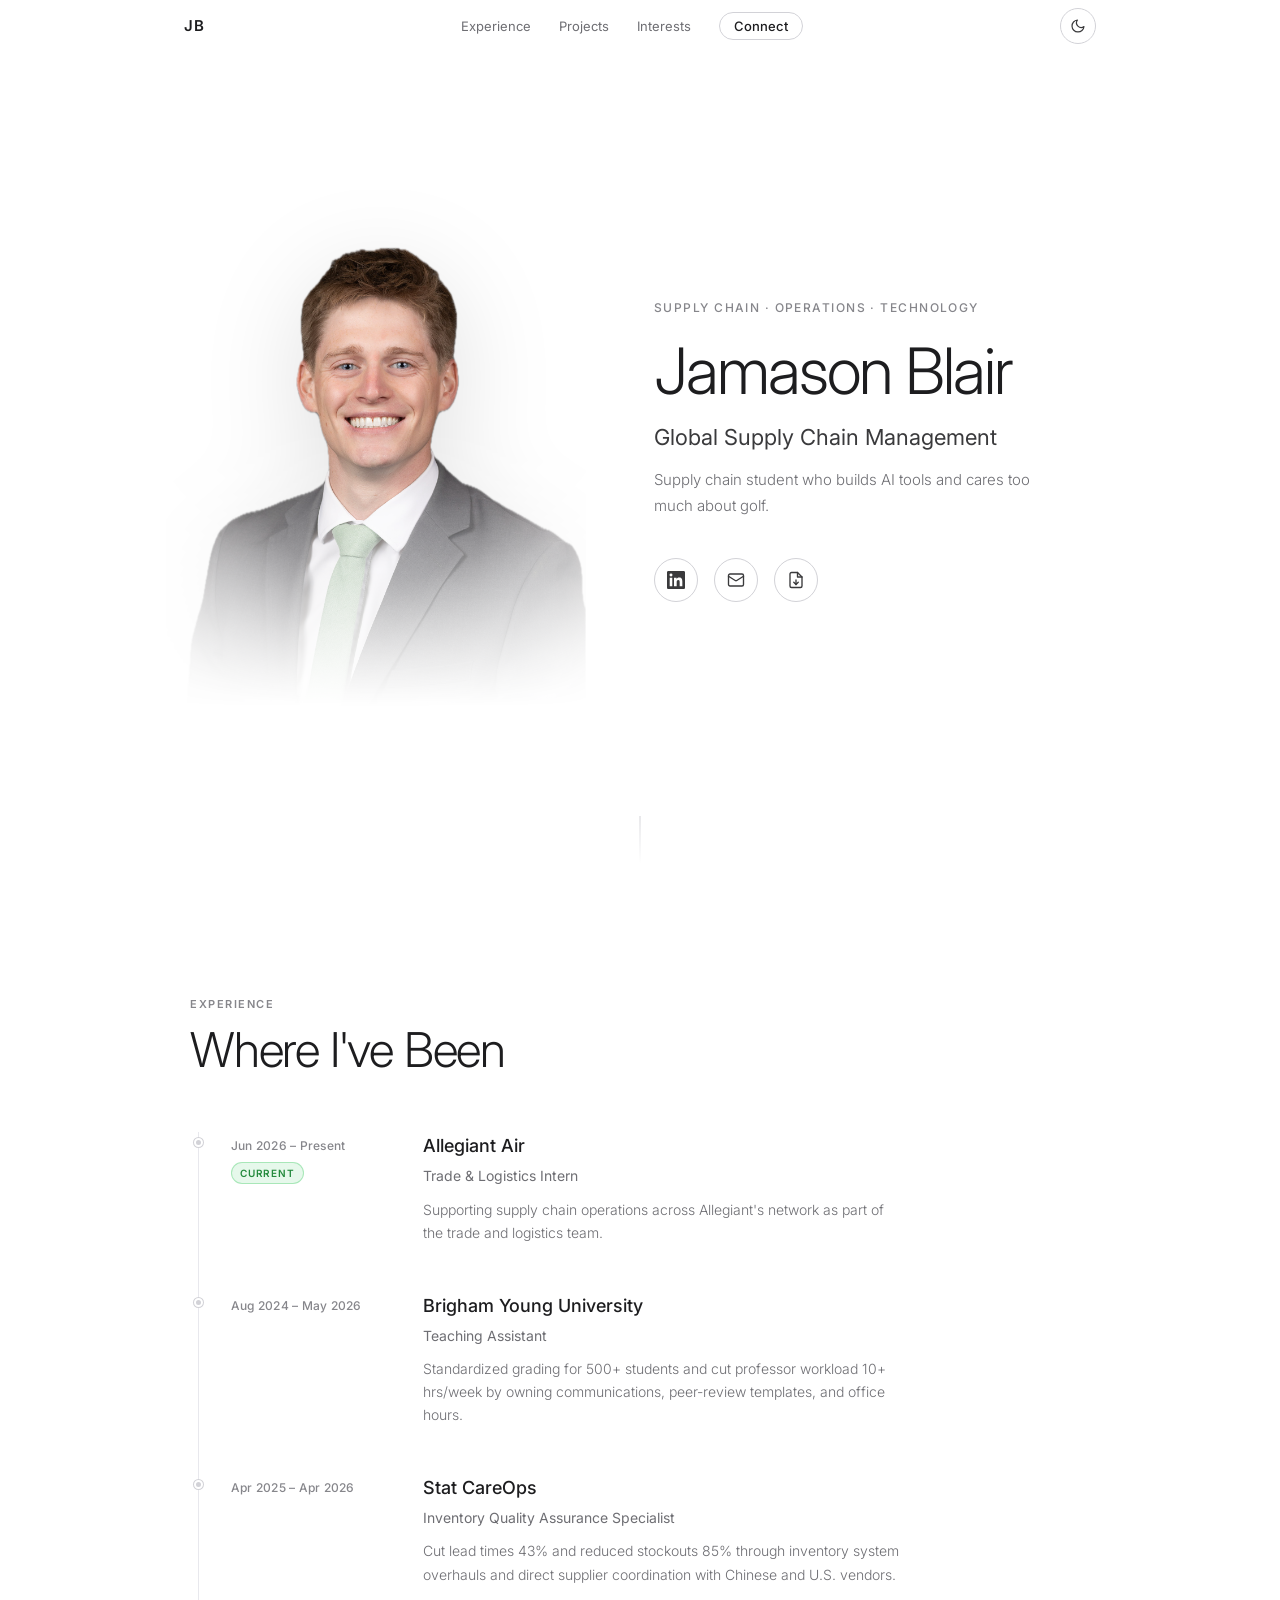
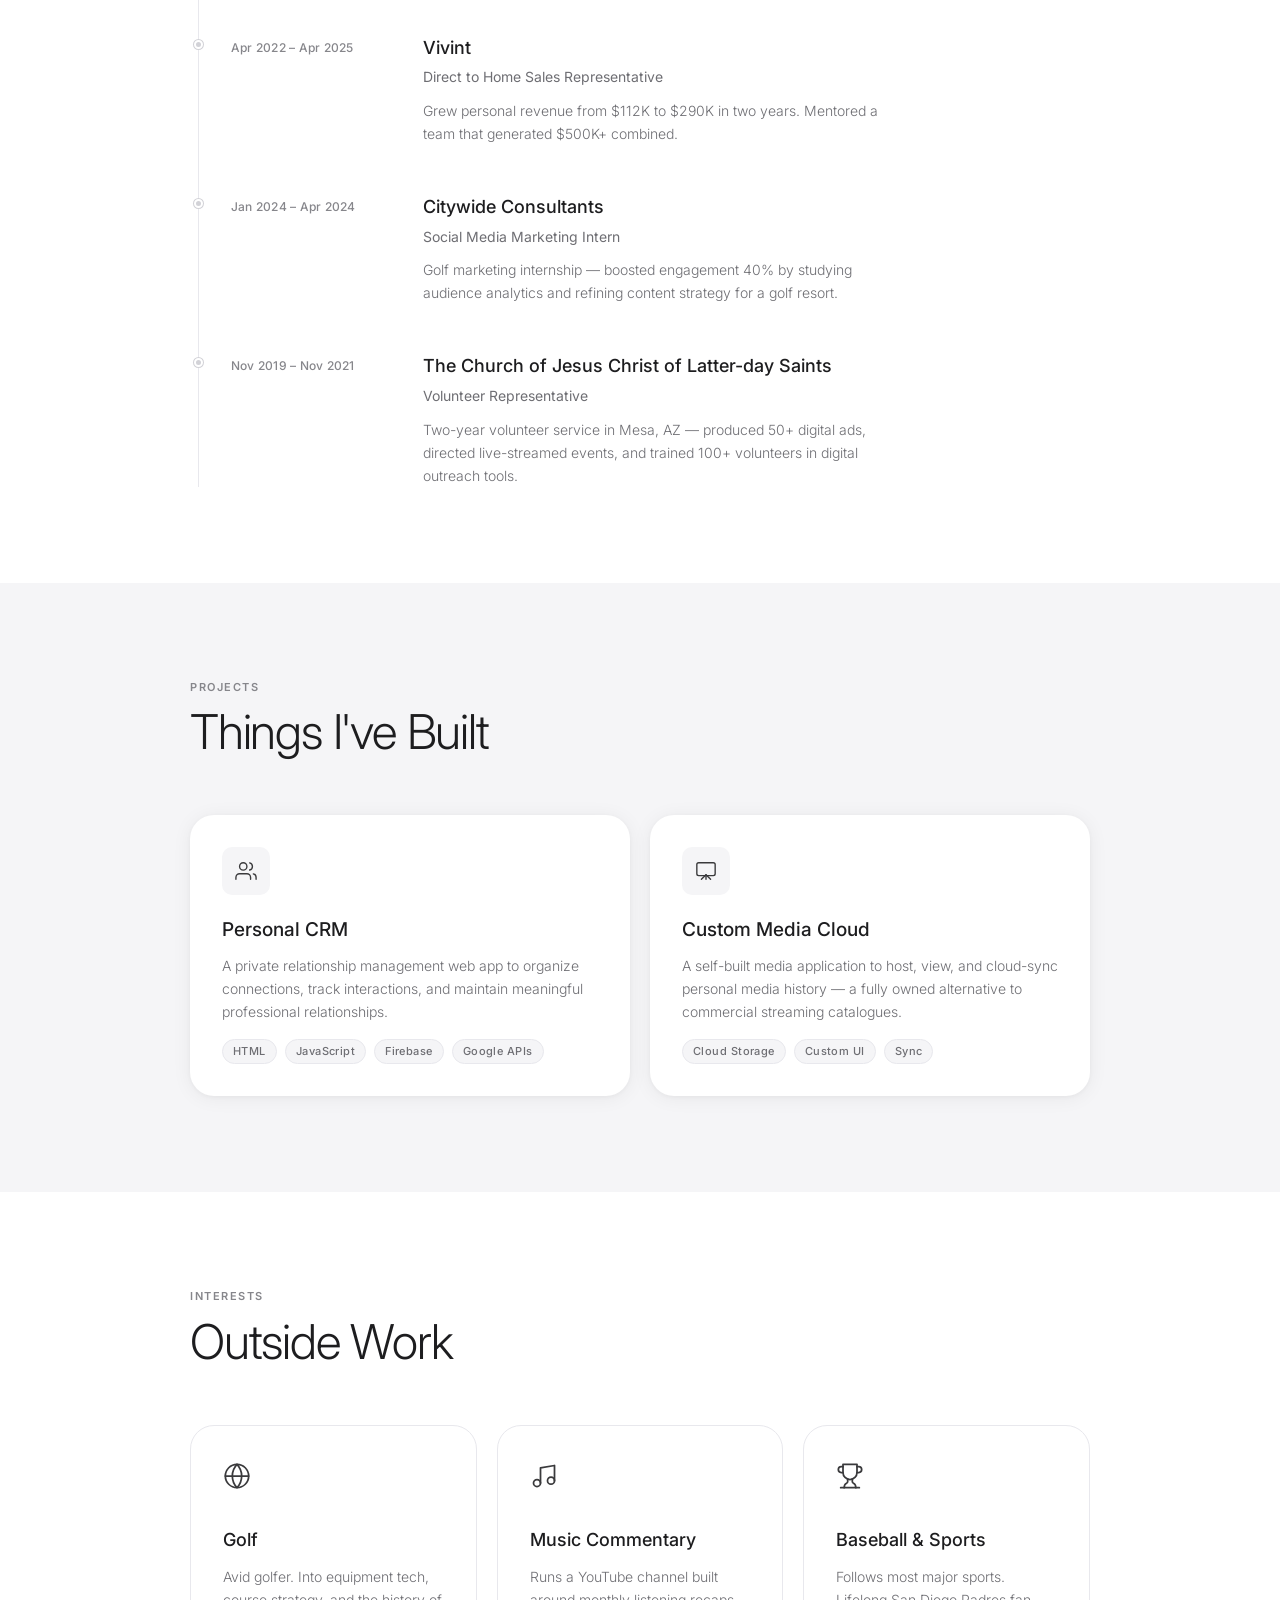
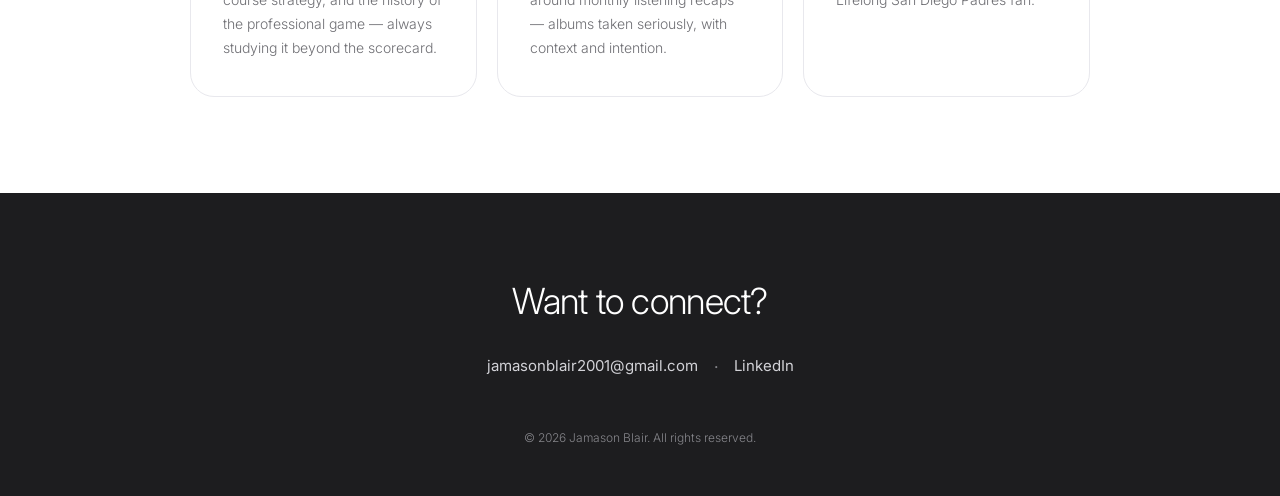
==== index.html @ baa4767f "Mark Allegiant internship as current (root site)" ====
<!DOCTYPE html>
<html lang="en" data-theme="light">
<head>
  <meta charset="UTF-8" />
  <meta name="viewport" content="width=device-width, initial-scale=1.0" />
  <meta name="description" content="Jamason Blair — Global Supply Chain Management. Supply chain student who builds AI tools and cares too much about golf." />
  <title>Jamason Blair</title>
  <meta name="theme-color" id="themeColor" content="#ffffff" />
  <link rel="preconnect" href="https://fonts.googleapis.com" />
  <link rel="preconnect" href="https://fonts.gstatic.com" crossorigin />
  <link href="https://fonts.googleapis.com/css2?family=Inter:wght@300;400;500;600&display=swap" rel="stylesheet" />
  <style>
    /* ─── Reset & Base ─────────────────────────────────────── */
    *, *::before, *::after { box-sizing: border-box; margin: 0; padding: 0; }

    :root,
    [data-theme="light"] {
      --bg:         #ffffff;
      --bg-alt:     #f5f5f7;
      --border:     #e8e8ed;
      --border-mid: #d2d2d7;
      --muted:      #86868b;
      --ink-light:  #6e6e73;
      --ink:        #3a3a3c;
      --ink-dark:   #1d1d1f;
      --footer-bg:  #1d1d1f;
      --footer-fg:  #ffffff;
      --nav-bg:     rgba(255,255,255,0.82);
      --shadow-card: 0 2px 20px rgba(0,0,0,0.06), 0 1px 4px rgba(0,0,0,0.04);
      --shadow-card-hover: 0 8px 40px rgba(0,0,0,0.10), 0 2px 8px rgba(0,0,0,0.06);
    }

    [data-theme="dark"] {
      --bg:         #000000;
      --bg-alt:     #111111;
      --border:     #2a2a2a;
      --border-mid: #3a3a3a;
      --muted:      #636366;
      --ink-light:  #8e8e93;
      --ink:        #aeaeb2;
      --ink-dark:   #f5f5f7;
      --footer-bg:  #111111;
      --footer-fg:  #f5f5f7;
      --nav-bg:     rgba(0,0,0,0.82);
      --shadow-card: 0 2px 20px rgba(0,0,0,0.40), 0 1px 4px rgba(0,0,0,0.30);
      --shadow-card-hover: 0 8px 40px rgba(0,0,0,0.60), 0 2px 8px rgba(0,0,0,0.40);
    }

    :root {
      --font: 'Inter', -apple-system, BlinkMacSystemFont, 'Segoe UI', sans-serif;
      --radius-sm: 10px;
      --radius-md: 16px;
      --radius-lg: 24px;
      --transition: 0.3s cubic-bezier(0.4, 0, 0.2, 1);
    }

    html {
      scroll-behavior: smooth;
      -webkit-font-smoothing: antialiased;
      -moz-osx-font-smoothing: grayscale;
    }

    body {
      font-family: var(--font);
      background: var(--bg);
      color: var(--ink-dark);
      line-height: 1.6;
      overflow-x: hidden;
      transition: background var(--transition), color var(--transition);
    }

    a { color: inherit; text-decoration: none; }
    svg { display: block; }

    /* ─── Scroll Animations ─────────────────────────────────── */
    .fade-up {
      opacity: 0;
      transform: translateY(24px);
      transition: opacity 0.6s var(--transition), transform 0.6s var(--transition);
    }
    .fade-up.visible {
      opacity: 1;
      transform: translateY(0);
    }

    /* ─── Nav ───────────────────────────────────────────────── */
    .nav {
      position: fixed;
      top: 0; left: 0; right: 0;
      z-index: 100;
      background: var(--nav-bg);
      backdrop-filter: saturate(180%) blur(20px);
      -webkit-backdrop-filter: saturate(180%) blur(20px);
      border-bottom: 1px solid var(--border);
      transition: background var(--transition), border-color var(--transition);
    }

    .nav-inner {
      max-width: 960px;
      margin: 0 auto;
      padding: 0 24px;
      height: 52px;
      display: flex;
      align-items: center;
      justify-content: space-between;
      gap: 16px;
    }

    .nav-name {
      font-size: 15px;
      font-weight: 600;
      letter-spacing: 0.04em;
      color: var(--ink-dark);
    }

    .nav-links {
      list-style: none;
      display: flex;
      gap: 28px;
      align-items: center;
    }

    .nav-links a {
      font-size: 13px;
      font-weight: 400;
      color: var(--ink-light);
      transition: color var(--transition);
    }
    .nav-links a:hover { color: var(--ink-dark); }

    .nav-links .nav-cta {
      font-weight: 500;
      color: var(--ink-dark);
      border: 1px solid var(--border-mid);
      border-radius: 20px;
      padding: 5px 14px;
      transition: background var(--transition), color var(--transition), border-color var(--transition);
    }
    .nav-links .nav-cta:hover {
      background: var(--ink-dark);
      color: var(--bg);
      border-color: var(--ink-dark);
    }

    /* ─── Theme Toggle ──────────────────────────────────────── */
    .theme-toggle {
      flex-shrink: 0;
      width: 36px;
      height: 36px;
      border-radius: 50%;
      border: 1px solid var(--border-mid);
      background: transparent;
      color: var(--ink);
      cursor: pointer;
      display: flex;
      align-items: center;
      justify-content: center;
      transition: background var(--transition), color var(--transition), border-color var(--transition), transform var(--transition);
    }
    .theme-toggle:hover {
      background: var(--ink-dark);
      color: var(--bg);
      border-color: var(--ink-dark);
      transform: rotate(15deg);
    }
    .theme-toggle svg { width: 16px; height: 16px; }

    [data-theme="light"] .icon-sun  { display: none; }
    [data-theme="light"] .icon-moon { display: block; }
    [data-theme="dark"]  .icon-moon { display: none; }
    [data-theme="dark"]  .icon-sun  { display: block; }

    /* ─── Hero ──────────────────────────────────────────────── */
    .hero {
      min-height: 100svh;
      display: grid;
      grid-template-columns: 1fr 1fr;
      align-items: center;
      padding: 80px 60px 80px 48px;
      background: var(--bg);
      position: relative;
      max-width: 1100px;
      margin: 0 auto;
      gap: 40px;
    }

    .hero-image {
      display: flex;
      align-items: flex-end;
      justify-content: center;
      height: 100%;
      min-height: 500px;
      position: relative;
    }

    .hero-image::before {
      content: '';
      position: absolute;
      top: 50%;
      left: 50%;
      transform: translate(-50%, -50%);
      width: 85%;
      height: 75%;
      background: radial-gradient(ellipse, rgba(255,255,255,0.07) 0%, transparent 70%);
      pointer-events: none;
      z-index: 0;
      transition: background var(--transition);
    }

    [data-theme="dark"] .hero-image::before {
      background: radial-gradient(ellipse, rgba(255,255,255,0.18) 0%, transparent 68%);
    }

    .hero-image img {
      position: relative;
      z-index: 1;
      width: 100%;
      max-width: 420px;
      height: auto;
      object-fit: contain;
      object-position: bottom center;
      filter: drop-shadow(0 24px 48px rgba(0,0,0,0.12));
      mask-image: linear-gradient(to bottom, black 38%, transparent 82%), radial-gradient(ellipse 88% 95% at 50% 20%, black 45%, transparent 88%);
      -webkit-mask-image: linear-gradient(to bottom, black 38%, transparent 82%), radial-gradient(ellipse 88% 95% at 50% 20%, black 45%, transparent 88%);
      mask-composite: intersect;
      -webkit-mask-composite: source-in;
    }

    .hero-inner {
      display: flex;
      flex-direction: column;
      align-items: flex-start;
      text-align: left;
    }

    .hero-eyebrow {
      font-size: 12px;
      font-weight: 500;
      letter-spacing: 0.12em;
      text-transform: uppercase;
      color: var(--muted);
      margin-bottom: 20px;
    }

    .hero-name {
      font-size: clamp(40px, 5vw, 72px);
      font-weight: 300;
      letter-spacing: -0.03em;
      color: var(--ink-dark);
      line-height: 1.05;
      margin-bottom: 16px;
    }

    .hero-tagline {
      font-size: clamp(16px, 2vw, 22px);
      font-weight: 400;
      color: var(--ink);
      margin-bottom: 12px;
    }

    .hero-sub {
      font-size: 15px;
      font-weight: 300;
      color: var(--ink-light);
      max-width: 400px;
      margin-bottom: 40px;
      line-height: 1.7;
    }

    .hero-actions {
      display: flex;
      gap: 16px;
      align-items: center;
      position: relative;
    }

    .icon-link {
      position: relative;
      width: 44px;
      height: 44px;
      border-radius: 50%;
      border: 1px solid var(--border-mid);
      display: flex;
      align-items: center;
      justify-content: center;
      color: var(--ink);
      transition: background var(--transition), color var(--transition), border-color var(--transition), transform var(--transition);
    }
    .icon-link svg { width: 18px; height: 18px; }
    .icon-link:hover {
      background: var(--ink-dark);
      color: var(--bg);
      border-color: var(--ink-dark);
      transform: translateY(-2px);
    }

    .icon-label {
      position: absolute;
      top: calc(100% + 8px);
      left: 50%;
      transform: translateX(-50%);
      font-size: 11px;
      font-weight: 400;
      color: var(--ink-light);
      white-space: nowrap;
      opacity: 0;
      pointer-events: none;
      transition: opacity 0.2s ease;
    }
    .icon-link:hover .icon-label { opacity: 1; }

    .hero-scroll-hint {
      position: absolute;
      bottom: 36px;
      left: 50%;
      transform: translateX(-50%);
    }
    .hero-scroll-hint span {
      display: block;
      width: 1px;
      height: 48px;
      background: linear-gradient(to bottom, var(--border-mid), transparent);
      animation: scrollPulse 2s ease-in-out infinite;
    }
    @keyframes scrollPulse {
      0%, 100% { opacity: 0.3; transform: scaleY(1); }
      50% { opacity: 1; transform: scaleY(1.2); }
    }

    /* ─── Sections ──────────────────────────────────────────── */
    .section {
      padding: 96px 24px;
      background: var(--bg);
    }
    .section-alt { background: var(--bg-alt); }

    .section-inner {
      max-width: 900px;
      margin: 0 auto;
    }

    .section-header { margin-bottom: 56px; }

    .section-label {
      font-size: 11px;
      font-weight: 600;
      letter-spacing: 0.14em;
      text-transform: uppercase;
      color: var(--muted);
      margin-bottom: 10px;
    }

    .section-title {
      font-size: clamp(32px, 5vw, 48px);
      font-weight: 300;
      letter-spacing: -0.025em;
      color: var(--ink-dark);
      line-height: 1.1;
    }

    /* ─── Timeline ──────────────────────────────────────────── */
    .timeline {
      display: flex;
      flex-direction: column;
      border-left: 1px solid var(--border);
      padding-left: 32px;
      margin-left: 8px;
    }

    .timeline-item {
      position: relative;
      padding-bottom: 48px;
      display: grid;
      grid-template-columns: 160px 1fr;
      gap: 0 32px;
    }
    .timeline-item:last-child { padding-bottom: 0; }

    .timeline-item::before {
      content: '';
      position: absolute;
      left: -37px;
      top: 6px;
      width: 9px;
      height: 9px;
      border-radius: 50%;
      background: var(--border-mid);
      border: 2px solid var(--bg);
      box-shadow: 0 0 0 1px var(--border-mid);
    }

    .timeline-meta {
      padding-top: 4px;
      display: flex;
      flex-direction: column;
      gap: 6px;
    }

    .timeline-date {
      font-size: 12px;
      font-weight: 500;
      color: var(--muted);
      letter-spacing: 0.02em;
    }

    .timeline-status {
      display: inline-block;
      font-size: 10px;
      font-weight: 600;
      letter-spacing: 0.08em;
      text-transform: uppercase;
      padding: 2px 8px;
      border-radius: 20px;
      width: fit-content;
    }
    .timeline-status.upcoming {
      background: var(--bg-alt);
      color: var(--ink);
      border: 1px solid var(--border-mid);
    }
    .timeline-status.current {
      background: rgba(52, 199, 89, 0.12);
      color: #248a3d;
      border: 1px solid rgba(52, 199, 89, 0.35);
    }

    .timeline-company {
      font-size: 18px;
      font-weight: 500;
      color: var(--ink-dark);
      margin-bottom: 4px;
    }

    .timeline-role {
      font-size: 14px;
      font-weight: 400;
      color: var(--ink-light);
      margin-bottom: 10px;
    }

    .timeline-desc {
      font-size: 14px;
      font-weight: 300;
      color: var(--ink-light);
      line-height: 1.65;
      max-width: 480px;
    }

    /* ─── Projects ──────────────────────────────────────────── */
    .projects-grid {
      display: grid;
      grid-template-columns: repeat(auto-fit, minmax(320px, 1fr));
      gap: 20px;
    }

    .project-card {
      background: var(--bg);
      border-radius: var(--radius-lg);
      padding: 32px;
      box-shadow: var(--shadow-card);
      transition: transform var(--transition), box-shadow var(--transition);
      display: flex;
      flex-direction: column;
      gap: 20px;
    }
    .project-card:hover {
      transform: translateY(-4px);
      box-shadow: var(--shadow-card-hover);
    }

    .project-icon {
      width: 48px;
      height: 48px;
      background: var(--bg-alt);
      border-radius: var(--radius-sm);
      display: flex;
      align-items: center;
      justify-content: center;
      color: var(--ink);
    }
    .project-icon svg { width: 22px; height: 22px; }

    .project-title {
      font-size: 19px;
      font-weight: 500;
      color: var(--ink-dark);
      margin-bottom: 8px;
    }

    .project-desc {
      font-size: 14px;
      font-weight: 300;
      color: var(--ink-light);
      line-height: 1.65;
      margin-bottom: 16px;
    }

    .project-tags {
      display: flex;
      flex-wrap: wrap;
      gap: 8px;
      margin-top: auto;
    }
    .project-tags span {
      font-size: 11px;
      font-weight: 500;
      letter-spacing: 0.04em;
      color: var(--ink-light);
      background: var(--bg-alt);
      border: 1px solid var(--border);
      border-radius: 20px;
      padding: 3px 10px;
    }

    /* ─── Interests ─────────────────────────────────────────── */
    .interests-grid {
      display: grid;
      grid-template-columns: repeat(auto-fit, minmax(280px, 1fr));
      gap: 20px;
    }

    .interest-card {
      padding: 36px 32px;
      border: 1px solid var(--border);
      border-radius: var(--radius-lg);
      transition: border-color var(--transition), transform var(--transition);
    }
    .interest-card:hover {
      border-color: var(--muted);
      transform: translateY(-3px);
    }

    .interest-icon {
      width: 44px;
      height: 44px;
      color: var(--ink);
      margin-bottom: 20px;
    }
    .interest-icon svg { width: 28px; height: 28px; }

    .interest-title {
      font-size: 18px;
      font-weight: 500;
      color: var(--ink-dark);
      margin-bottom: 10px;
    }

    .interest-desc {
      font-size: 14px;
      font-weight: 300;
      color: var(--ink-light);
      line-height: 1.7;
    }

    /* ─── Footer ────────────────────────────────────────────── */
    .footer {
      background: var(--footer-bg);
      color: var(--footer-fg);
      padding: 80px 24px 48px;
      text-align: center;
      transition: background var(--transition), color var(--transition);
    }

    .footer-inner { max-width: 600px; margin: 0 auto; }

    .footer-cta {
      font-size: clamp(26px, 4vw, 36px);
      font-weight: 300;
      letter-spacing: -0.02em;
      margin-bottom: 24px;
    }

    .footer-links {
      display: flex;
      align-items: center;
      justify-content: center;
      gap: 16px;
      margin-bottom: 48px;
      flex-wrap: wrap;
    }

    .footer-links a {
      font-size: 15px;
      font-weight: 400;
      color: var(--border-mid);
      border-bottom: 1px solid transparent;
      padding-bottom: 1px;
      transition: color var(--transition), border-color var(--transition);
    }
    .footer-links a:hover {
      color: var(--footer-fg);
      border-color: var(--muted);
    }

    .footer-divider { color: var(--muted); }

    .footer-copy {
      font-size: 12px;
      color: var(--muted);
      font-weight: 300;
    }

    /* ─── Responsive ────────────────────────────────────────── */
    @media (max-width: 768px) {
      .hero {
        grid-template-columns: 1fr;
        padding: 88px 24px 60px;
        text-align: center;
        gap: 0;
      }
      .hero-image {
        min-height: 320px;
        align-items: center;
      }
      .hero-image img { max-width: 260px; }
      .hero-inner { align-items: center; text-align: center; }
      .hero-sub { margin-left: auto; margin-right: auto; }
      .hero-actions { justify-content: center; }
      .hero-scroll-hint { display: none; }
    }

    @media (max-width: 680px) {
      .nav-links { display: none; }
      .section { padding: 72px 20px; }
      .timeline { padding-left: 20px; margin-left: 4px; }
      .timeline-item { grid-template-columns: 1fr; gap: 6px; }
      .timeline-item::before { left: -25px; }
      .timeline-meta { flex-direction: row; align-items: center; gap: 10px; }
      .projects-grid, .interests-grid { grid-template-columns: 1fr; }
    }
  </style>
</head>
<body>

  <!-- NAV -->
  <nav class="nav" id="nav">
    <div class="nav-inner">
      <span class="nav-name">JB</span>
      <ul class="nav-links">
        <li><a href="#impact">Experience</a></li>
        <li><a href="#builder">Projects</a></li>
        <li><a href="#human">Interests</a></li>
        <li><a href="#footer" class="nav-cta">Connect</a></li>
      </ul>
      <button class="theme-toggle" id="themeToggle" aria-label="Toggle dark mode">
        <svg class="icon-sun" xmlns="http://www.w3.org/2000/svg" viewBox="0 0 24 24" fill="none" stroke="currentColor" stroke-width="1.8" stroke-linecap="round" stroke-linejoin="round"><circle cx="12" cy="12" r="4"/><path d="M12 2v2M12 20v2M4.93 4.93l1.41 1.41M17.66 17.66l1.41 1.41M2 12h2M20 12h2M4.93 19.07l1.41-1.41M17.66 6.34l1.41-1.41"/></svg>
        <svg class="icon-moon" xmlns="http://www.w3.org/2000/svg" viewBox="0 0 24 24" fill="none" stroke="currentColor" stroke-width="1.8" stroke-linecap="round" stroke-linejoin="round"><path d="M21 12.79A9 9 0 1 1 11.21 3 7 7 0 0 0 21 12.79z"/></svg>
      </button>
    </div>
  </nav>

  <!-- HERO -->
  <section class="hero" id="hero">
    <div class="hero-image fade-up">
      <img src="assets/headshot.png" alt="Jamason Blair" />
    </div>
    <div class="hero-inner fade-up">
      <p class="hero-eyebrow">Supply Chain · Operations · Technology</p>
      <h1 class="hero-name">Jamason Blair</h1>
      <p class="hero-tagline">Global Supply Chain Management</p>
      <p class="hero-sub">Supply chain student who builds AI tools and cares too much about golf.</p>
      <div class="hero-actions">
        <a href="https://linkedin.com/in/jamason-blair" target="_blank" rel="noopener" class="icon-link" aria-label="LinkedIn">
          <svg xmlns="http://www.w3.org/2000/svg" viewBox="0 0 24 24" fill="currentColor"><path d="M20.447 20.452H16.89v-5.569c0-1.328-.027-3.037-1.852-3.037-1.853 0-2.136 1.445-2.136 2.939v5.667H9.351V9h3.414v1.561h.046c.477-.9 1.637-1.85 3.37-1.85 3.601 0 4.267 2.37 4.267 5.455v6.286zM5.337 7.433a1.983 1.983 0 01-1.98-1.981 1.982 1.982 0 111.981 1.981zm1.71 13.019H3.623V9h3.424v11.452zM22.225 0H1.771C.792 0 0 .774 0 1.729v20.542C0 23.227.792 24 1.771 24h20.451C23.2 24 24 23.227 24 22.271V1.729C24 .774 23.2 0 22.222 0h.003z"/></svg>
          <span class="icon-label">LinkedIn</span>
        </a>
        <a href="mailto:jamasonblair2001@gmail.com" class="icon-link" aria-label="Email">
          <svg xmlns="http://www.w3.org/2000/svg" viewBox="0 0 24 24" fill="none" stroke="currentColor" stroke-width="1.8" stroke-linecap="round" stroke-linejoin="round"><rect width="20" height="16" x="2" y="4" rx="2"/><path d="m22 7-8.97 5.7a1.94 1.94 0 0 1-2.06 0L2 7"/></svg>
          <span class="icon-label">Email</span>
        </a>
        <a href="Resume.pdf" download class="icon-link" aria-label="Download Resume">
          <svg xmlns="http://www.w3.org/2000/svg" viewBox="0 0 24 24" fill="none" stroke="currentColor" stroke-width="1.8" stroke-linecap="round" stroke-linejoin="round"><path d="M14 2H6a2 2 0 0 0-2 2v16a2 2 0 0 0 2 2h12a2 2 0 0 0 2-2V8z"/><polyline points="14 2 14 8 20 8"/><line x1="12" y1="18" x2="12" y2="12"/><polyline points="9 15 12 18 15 15"/></svg>
          <span class="icon-label">Resume</span>
        </a>
      </div>
    </div>
    <div class="hero-scroll-hint" aria-hidden="true">
      <span></span>
    </div>
  </section>

  <!-- IMPACT / EXPERIENCE -->
  <section class="section" id="impact">
    <div class="section-inner">
      <div class="section-header fade-up">
        <p class="section-label">Experience</p>
        <h2 class="section-title">Where I've Been</h2>
      </div>
      <div class="timeline">

        <div class="timeline-item fade-up">
          <div class="timeline-meta">
            <span class="timeline-date">Jun 2026 – Present</span>
            <span class="timeline-status current">Current</span>
          </div>
          <div class="timeline-content">
            <h3 class="timeline-company">Allegiant Air</h3>
            <p class="timeline-role">Trade &amp; Logistics Intern</p>
            <p class="timeline-desc">Supporting supply chain operations across Allegiant's network as part of the trade and logistics team.</p>
          </div>
        </div>

        <div class="timeline-item fade-up">
          <div class="timeline-meta">
            <span class="timeline-date">Aug 2024 – May 2026</span>
          </div>
          <div class="timeline-content">
            <h3 class="timeline-company">Brigham Young University</h3>
            <p class="timeline-role">Teaching Assistant</p>
            <p class="timeline-desc">Standardized grading for 500+ students and cut professor workload 10+ hrs/week by owning communications, peer-review templates, and office hours.</p>
          </div>
        </div>

        <div class="timeline-item fade-up">
          <div class="timeline-meta">
            <span class="timeline-date">Apr 2025 – Apr 2026</span>
          </div>
          <div class="timeline-content">
            <h3 class="timeline-company">Stat CareOps</h3>
            <p class="timeline-role">Inventory Quality Assurance Specialist</p>
            <p class="timeline-desc">Cut lead times 43% and reduced stockouts 85% through inventory system overhauls and direct supplier coordination with Chinese and U.S. vendors.</p>
          </div>
        </div>

        <div class="timeline-item fade-up">
          <div class="timeline-meta">
            <span class="timeline-date">Apr 2022 – Apr 2025</span>
          </div>
          <div class="timeline-content">
            <h3 class="timeline-company">Vivint</h3>
            <p class="timeline-role">Direct to Home Sales Representative</p>
            <p class="timeline-desc">Grew personal revenue from $112K to $290K in two years. Mentored a team that generated $500K+ combined.</p>
          </div>
        </div>

        <div class="timeline-item fade-up">
          <div class="timeline-meta">
            <span class="timeline-date">Jan 2024 – Apr 2024</span>
          </div>
          <div class="timeline-content">
            <h3 class="timeline-company">Citywide Consultants</h3>
            <p class="timeline-role">Social Media Marketing Intern</p>
            <p class="timeline-desc">Golf marketing internship — boosted engagement 40% by studying audience analytics and refining content strategy for a golf resort.</p>
          </div>
        </div>

        <div class="timeline-item fade-up">
          <div class="timeline-meta">
            <span class="timeline-date">Nov 2019 – Nov 2021</span>
          </div>
          <div class="timeline-content">
            <h3 class="timeline-company">The Church of Jesus Christ of Latter-day Saints</h3>
            <p class="timeline-role">Volunteer Representative</p>
            <p class="timeline-desc">Two-year volunteer service in Mesa, AZ — produced 50+ digital ads, directed live-streamed events, and trained 100+ volunteers in digital outreach tools.</p>
          </div>
        </div>

      </div>
    </div>
  </section>

  <!-- BUILDER / PROJECTS -->
  <section class="section section-alt" id="builder">
    <div class="section-inner">
      <div class="section-header fade-up">
        <p class="section-label">Projects</p>
        <h2 class="section-title">Things I've Built</h2>
      </div>
      <div class="projects-grid">

        <div class="project-card fade-up">
          <div class="project-icon" aria-hidden="true">
            <svg xmlns="http://www.w3.org/2000/svg" viewBox="0 0 24 24" fill="none" stroke="currentColor" stroke-width="1.5" stroke-linecap="round" stroke-linejoin="round"><path d="M17 21v-2a4 4 0 0 0-4-4H5a4 4 0 0 0-4 4v2"/><circle cx="9" cy="7" r="4"/><path d="M23 21v-2a4 4 0 0 0-3-3.87"/><path d="M16 3.13a4 4 0 0 1 0 7.75"/></svg>
          </div>
          <div class="project-body">
            <h3 class="project-title">Personal CRM</h3>
            <p class="project-desc">A private relationship management web app to organize connections, track interactions, and maintain meaningful professional relationships.</p>
            <div class="project-tags">
              <span>HTML</span><span>JavaScript</span><span>Firebase</span><span>Google APIs</span>
            </div>
          </div>
        </div>

        <div class="project-card fade-up">
          <div class="project-icon" aria-hidden="true">
            <svg xmlns="http://www.w3.org/2000/svg" viewBox="0 0 24 24" fill="none" stroke="currentColor" stroke-width="1.5" stroke-linecap="round" stroke-linejoin="round"><rect x="2" y="3" width="20" height="14" rx="2"/><path d="m7 21 5-5 5 5"/><path d="M12 16v5"/></svg>
          </div>
          <div class="project-body">
            <h3 class="project-title">Custom Media Cloud</h3>
            <p class="project-desc">A self-built media application to host, view, and cloud-sync personal media history — a fully owned alternative to commercial streaming catalogues.</p>
            <div class="project-tags">
              <span>Cloud Storage</span><span>Custom UI</span><span>Sync</span>
            </div>
          </div>
        </div>

      </div>
    </div>
  </section>

  <!-- HUMAN ELEMENT / INTERESTS -->
  <section class="section" id="human">
    <div class="section-inner">
      <div class="section-header fade-up">
        <p class="section-label">Interests</p>
        <h2 class="section-title">Outside Work</h2>
      </div>
      <div class="interests-grid">

        <div class="interest-card fade-up">
          <div class="interest-icon" aria-hidden="true">
            <svg xmlns="http://www.w3.org/2000/svg" viewBox="0 0 24 24" fill="none" stroke="currentColor" stroke-width="1.5" stroke-linecap="round" stroke-linejoin="round"><circle cx="12" cy="12" r="10"/><path d="M12 2a14.5 14.5 0 0 0 0 20 14.5 14.5 0 0 0 0-20"/><path d="M2 12h20"/></svg>
          </div>
          <h3 class="interest-title">Golf</h3>
          <p class="interest-desc">Avid golfer. Into equipment tech, course strategy, and the history of the professional game — always studying it beyond the scorecard.</p>
        </div>

        <div class="interest-card fade-up">
          <div class="interest-icon" aria-hidden="true">
            <svg xmlns="http://www.w3.org/2000/svg" viewBox="0 0 24 24" fill="none" stroke="currentColor" stroke-width="1.5" stroke-linecap="round" stroke-linejoin="round"><path d="M9 18V5l12-2v13"/><circle cx="6" cy="18" r="3"/><circle cx="18" cy="16" r="3"/></svg>
          </div>
          <h3 class="interest-title">Music Commentary</h3>
          <p class="interest-desc">Runs a YouTube channel built around monthly listening recaps — albums taken seriously, with context and intention.</p>
        </div>

        <div class="interest-card fade-up">
          <div class="interest-icon" aria-hidden="true">
            <svg xmlns="http://www.w3.org/2000/svg" viewBox="0 0 24 24" fill="none" stroke="currentColor" stroke-width="1.5" stroke-linecap="round" stroke-linejoin="round"><path d="M6 9H4.5a2.5 2.5 0 0 1 0-5H6"/><path d="M18 9h1.5a2.5 2.5 0 0 0 0-5H18"/><path d="M4 22h16"/><path d="M10 14.66V17c0 .55-.47.98-.97 1.21C7.85 18.75 7 20.24 7 22"/><path d="M14 14.66V17c0 .55.47.98.97 1.21C16.15 18.75 17 20.24 17 22"/><path d="M18 2H6v7a6 6 0 0 0 12 0V2z"/></svg>
          </div>
          <h3 class="interest-title">Baseball &amp; Sports</h3>
          <p class="interest-desc">Follows most major sports. Lifelong San Diego Padres fan.</p>
        </div>

      </div>
    </div>
  </section>

  <!-- FOOTER -->
  <footer class="footer" id="footer">
    <div class="footer-inner fade-up">
      <p class="footer-cta">Want to connect?</p>
      <div class="footer-links">
        <a href="mailto:jamasonblair2001@gmail.com">jamasonblair2001@gmail.com</a>
        <span class="footer-divider" aria-hidden="true">·</span>
        <a href="https://linkedin.com/in/jamason-blair" target="_blank" rel="noopener">LinkedIn</a>
      </div>
      <p class="footer-copy">&copy; <span id="year"></span> Jamason Blair. All rights reserved.</p>
    </div>
  </footer>

  <script>
    document.getElementById('year').textContent = new Date().getFullYear();

    // Theme toggle
    const html = document.documentElement;
    const themeToggle = document.getElementById('themeToggle');
    const themeColor = document.getElementById('themeColor');
    const savedTheme = localStorage.getItem('theme');
    const prefersDark = window.matchMedia('(prefers-color-scheme: dark)').matches;
    const initialTheme = savedTheme ?? (prefersDark ? 'dark' : 'light');
    html.setAttribute('data-theme', initialTheme);
    themeColor.content = initialTheme === 'dark' ? '#000000' : '#ffffff';

    themeToggle.addEventListener('click', () => {
      const next = html.getAttribute('data-theme') === 'dark' ? 'light' : 'dark';
      html.setAttribute('data-theme', next);
      localStorage.setItem('theme', next);
      themeColor.content = next === 'dark' ? '#000000' : '#ffffff';
    });

    // Scroll-triggered fade-up
    const observer = new IntersectionObserver(
      (entries) => {
        entries.forEach((entry) => {
          if (entry.isIntersecting) {
            entry.target.classList.add('visible');
            observer.unobserve(entry.target);
          }
        });
      },
      { threshold: 0.12, rootMargin: '0px 0px -40px 0px' }
    );

    document.querySelectorAll('.fade-up').forEach((el) => {
      const siblings = el.parentElement.querySelectorAll('.fade-up');
      siblings.forEach((sib, idx) => { sib.style.transitionDelay = `${idx * 80}ms`; });
      observer.observe(el);
    });

    // Nav border on scroll
    const nav = document.getElementById('nav');
    window.addEventListener('scroll', () => {
      nav.style.borderBottomColor = window.scrollY > 10 ? 'var(--border)' : 'transparent';
    }, { passive: true });

    // Active nav highlighting
    const sections = document.querySelectorAll('section[id], footer[id]');
    const navLinks = document.querySelectorAll('.nav-links a');

    const sectionObserver = new IntersectionObserver(
      (entries) => {
        entries.forEach((entry) => {
          if (entry.isIntersecting) {
            navLinks.forEach((link) => {
              link.style.color = link.getAttribute('href') === `#${entry.target.id}` ? 'var(--ink-dark)' : '';
            });
          }
        });
      },
      { threshold: 0.4 }
    );

    sections.forEach((s) => sectionObserver.observe(s));
  </script>
</body>
</html>
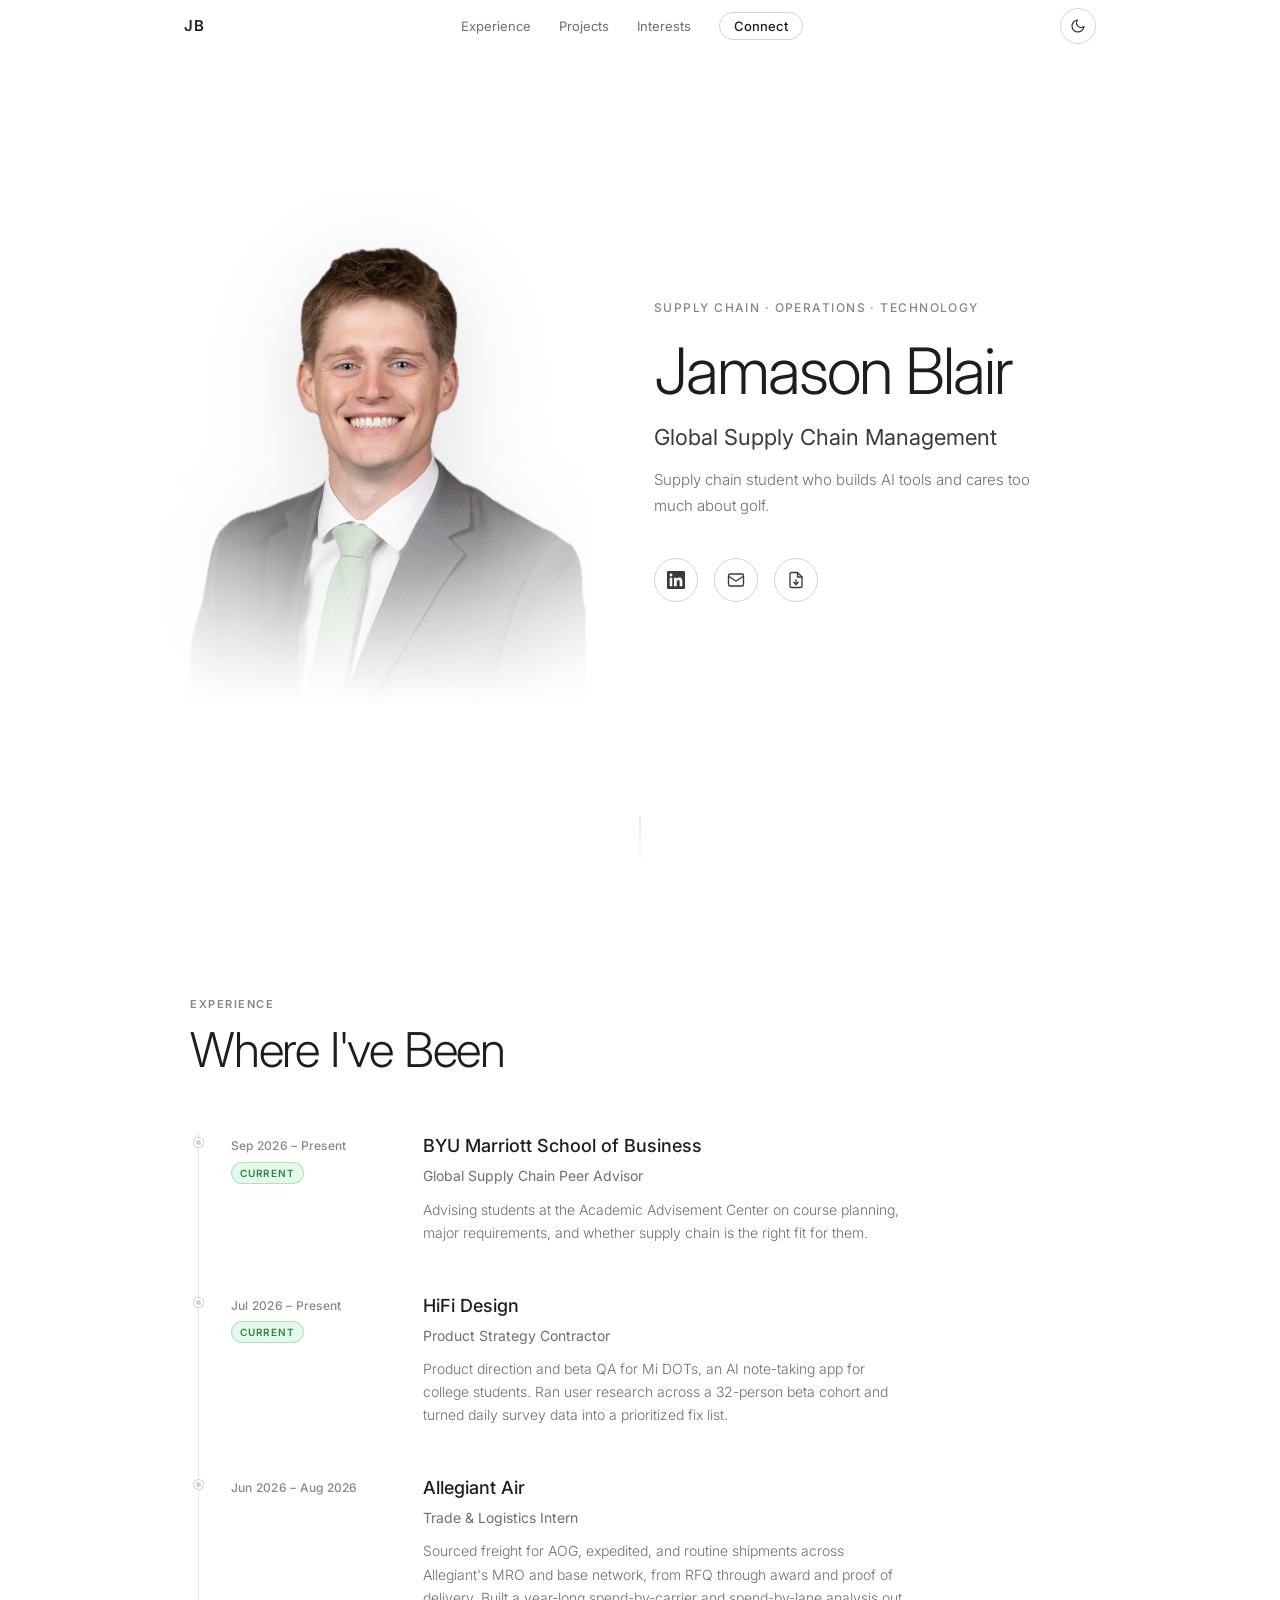
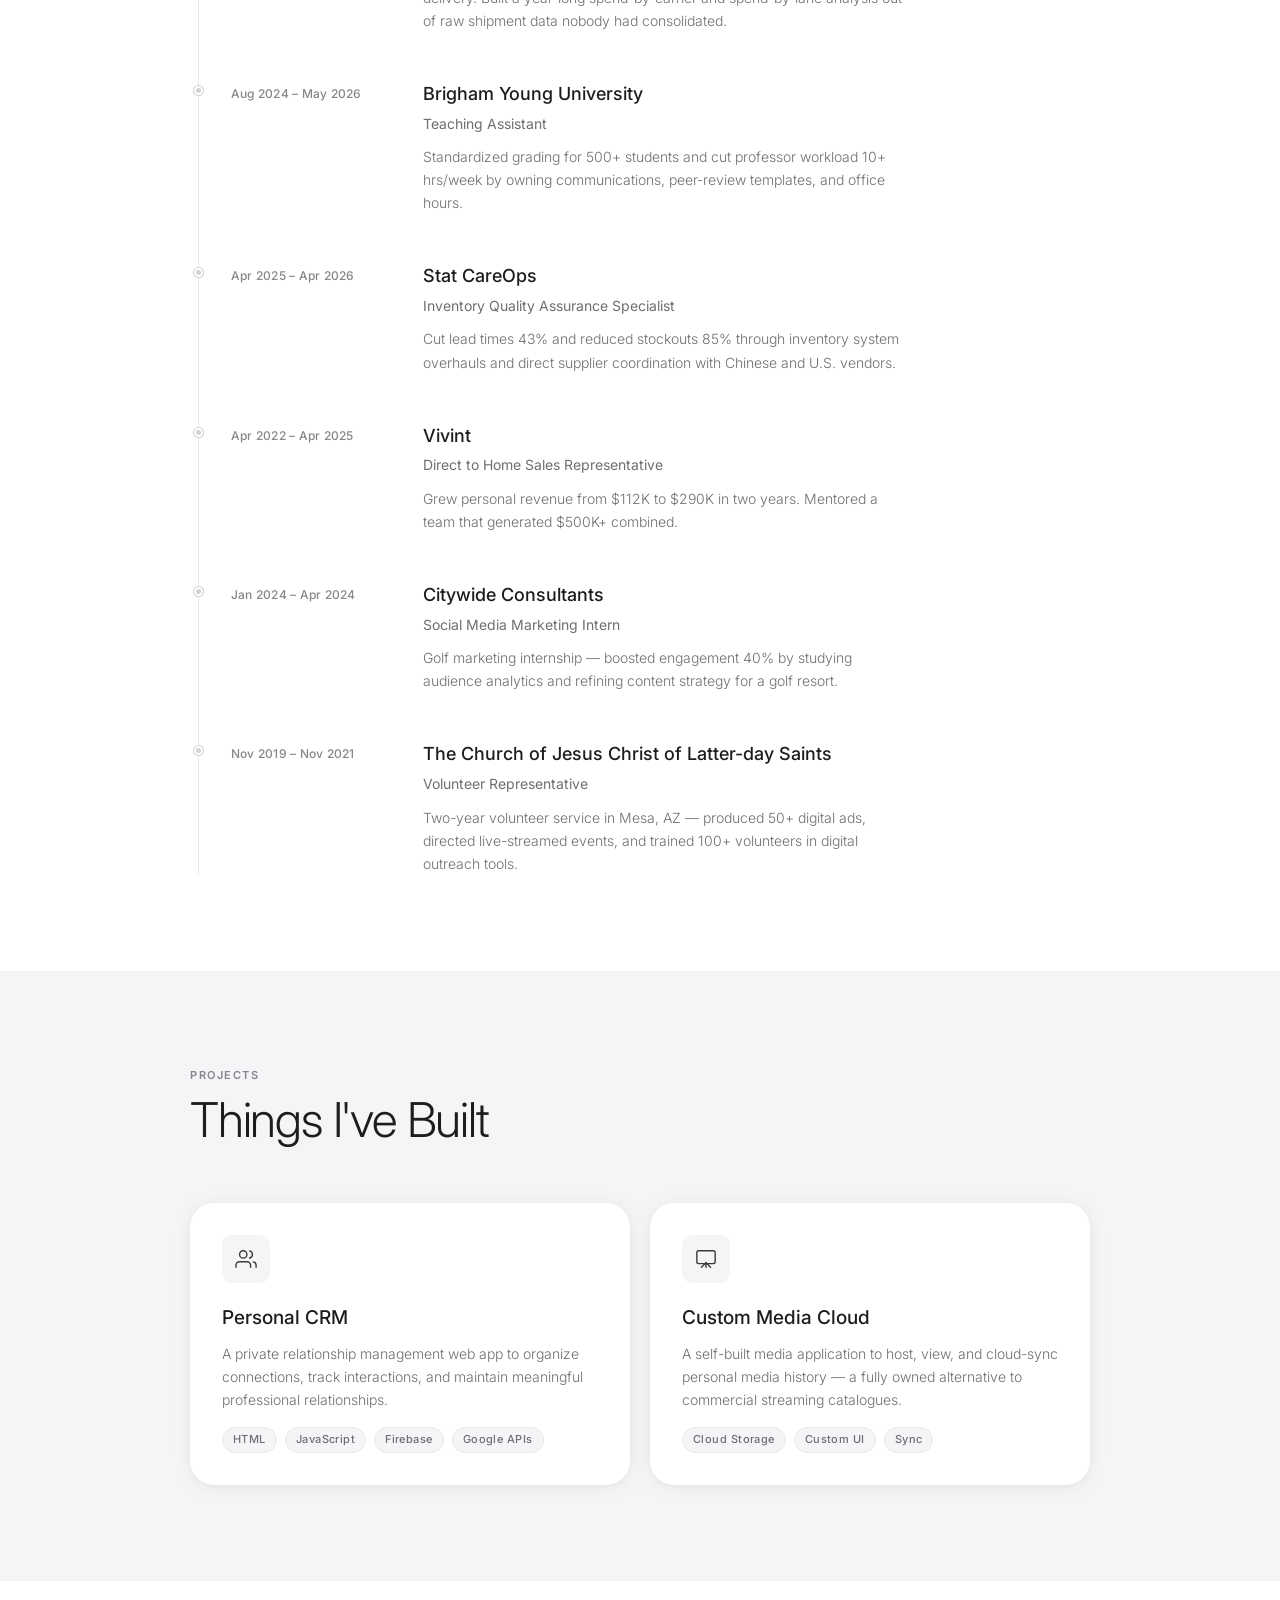
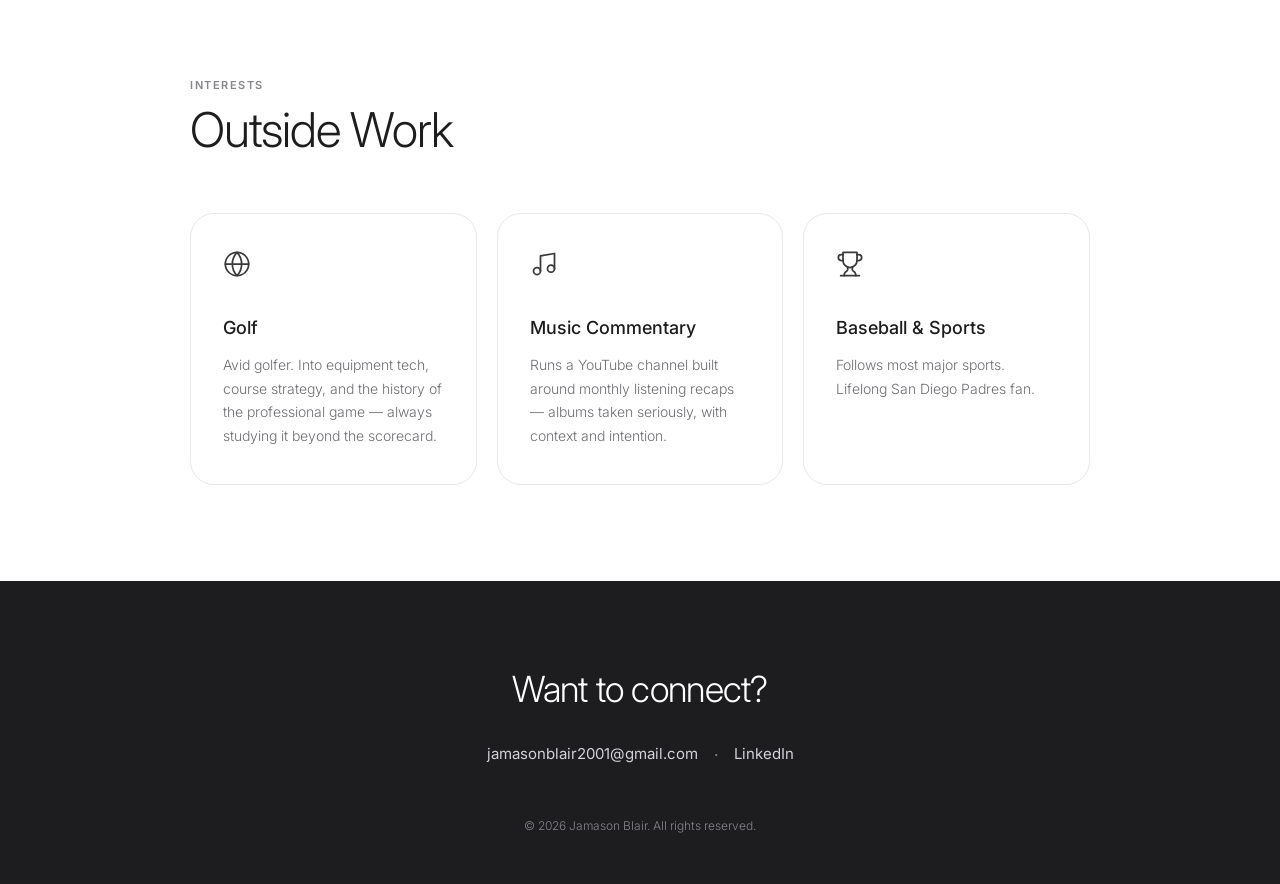
==== commit 0aaeec6d: "Update experience timeline for fall 2026 Allegiant internship closed out (Jun–Aug 2026, no longer "C" ====
--- a/index.html
+++ b/index.html
@@ -690,13 +690,36 @@
 
         <div class="timeline-item fade-up">
           <div class="timeline-meta">
-            <span class="timeline-date">Jun 2026 – Present</span>
+            <span class="timeline-date">Sep 2026 – Present</span>
             <span class="timeline-status current">Current</span>
+          </div>
+          <div class="timeline-content">
+            <h3 class="timeline-company">BYU Marriott School of Business</h3>
+            <p class="timeline-role">Global Supply Chain Peer Advisor</p>
+            <p class="timeline-desc">Advising students at the Academic Advisement Center on course planning, major requirements, and whether supply chain is the right fit for them.</p>
+          </div>
+        </div>
+
+        <div class="timeline-item fade-up">
+          <div class="timeline-meta">
+            <span class="timeline-date">Jul 2026 – Present</span>
+            <span class="timeline-status current">Current</span>
+          </div>
+          <div class="timeline-content">
+            <h3 class="timeline-company">HiFi Design</h3>
+            <p class="timeline-role">Product Strategy Contractor</p>
+            <p class="timeline-desc">Product direction and beta QA for Mi DOTs, an AI note-taking app for college students. Ran user research across a 32-person beta cohort and turned daily survey data into a prioritized fix list.</p>
+          </div>
+        </div>
+
+        <div class="timeline-item fade-up">
+          <div class="timeline-meta">
+            <span class="timeline-date">Jun 2026 – Aug 2026</span>
           </div>
           <div class="timeline-content">
             <h3 class="timeline-company">Allegiant Air</h3>
             <p class="timeline-role">Trade &amp; Logistics Intern</p>
-            <p class="timeline-desc">Supporting supply chain operations across Allegiant's network as part of the trade and logistics team.</p>
+            <p class="timeline-desc">Sourced freight for AOG, expedited, and routine shipments across Allegiant's MRO and base network, from RFQ through award and proof of delivery. Built a year-long spend-by-carrier and spend-by-lane analysis out of raw shipment data nobody had consolidated.</p>
           </div>
         </div>
 
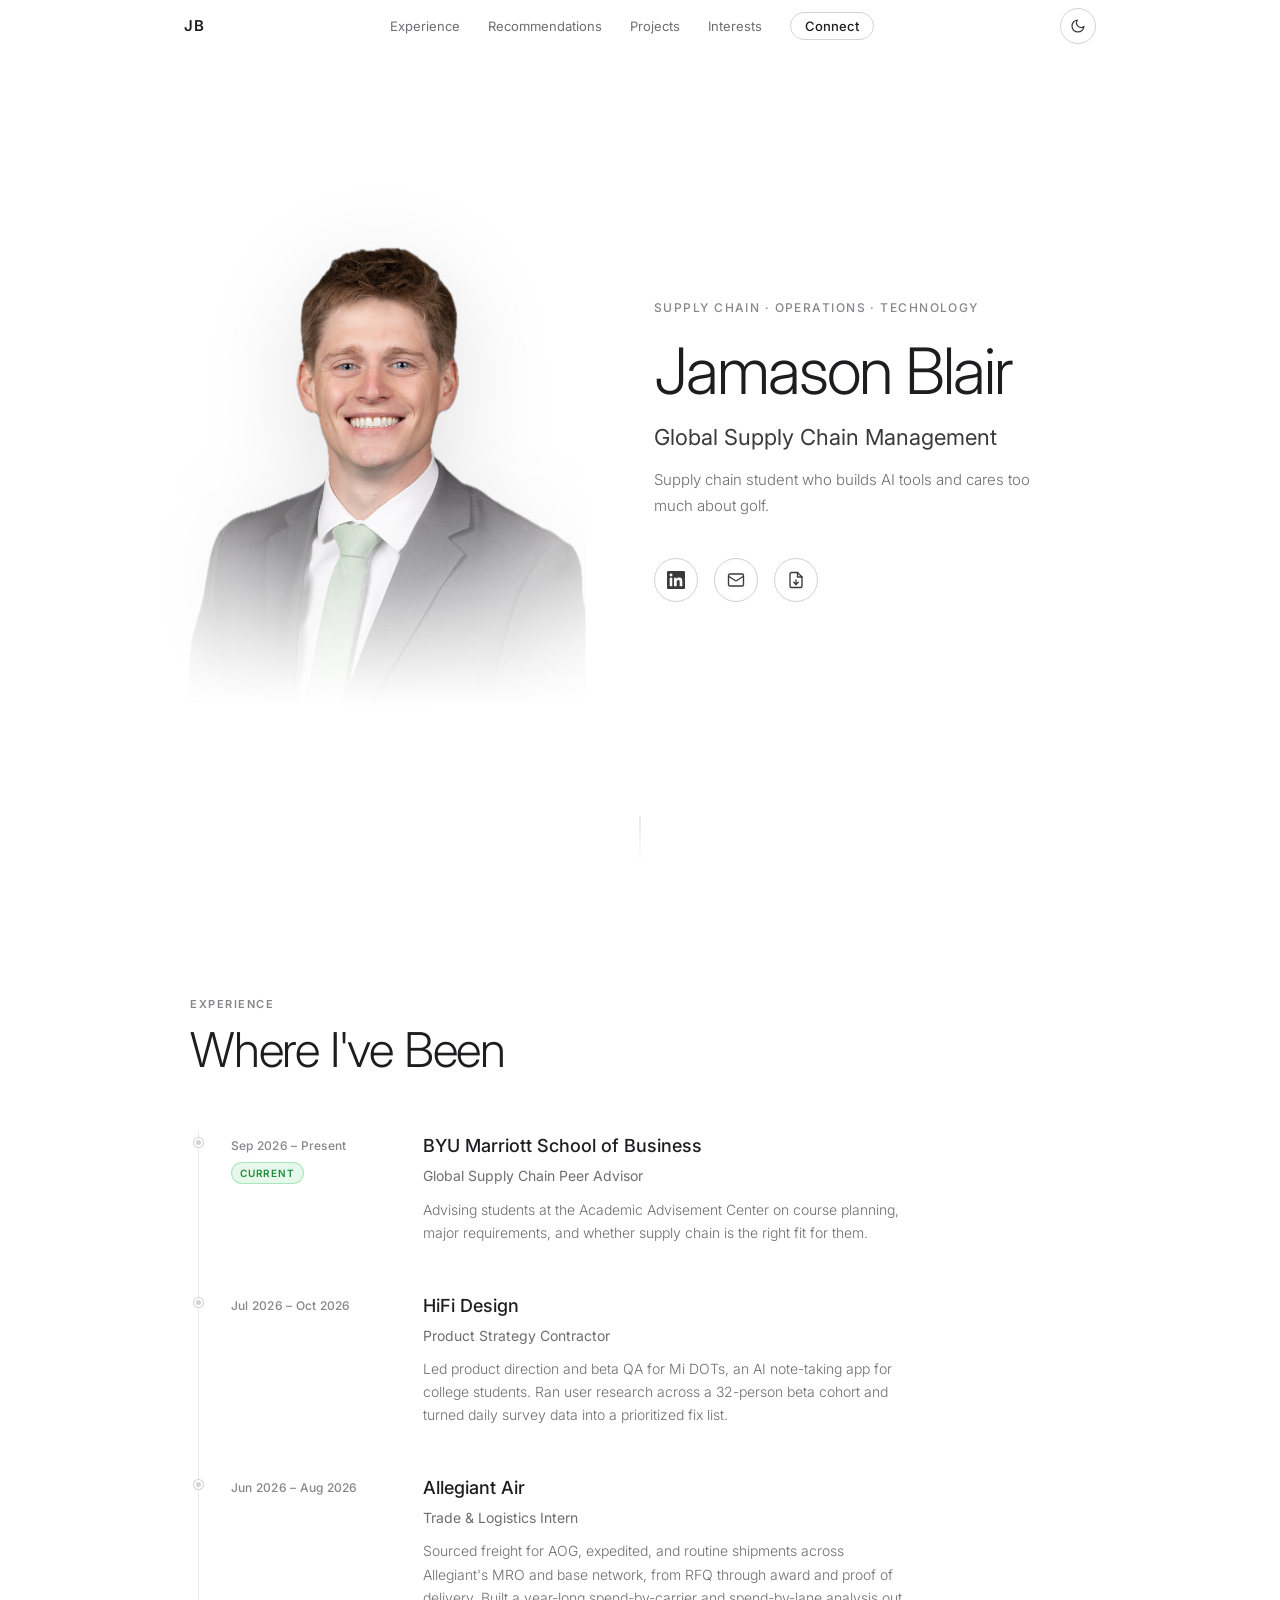
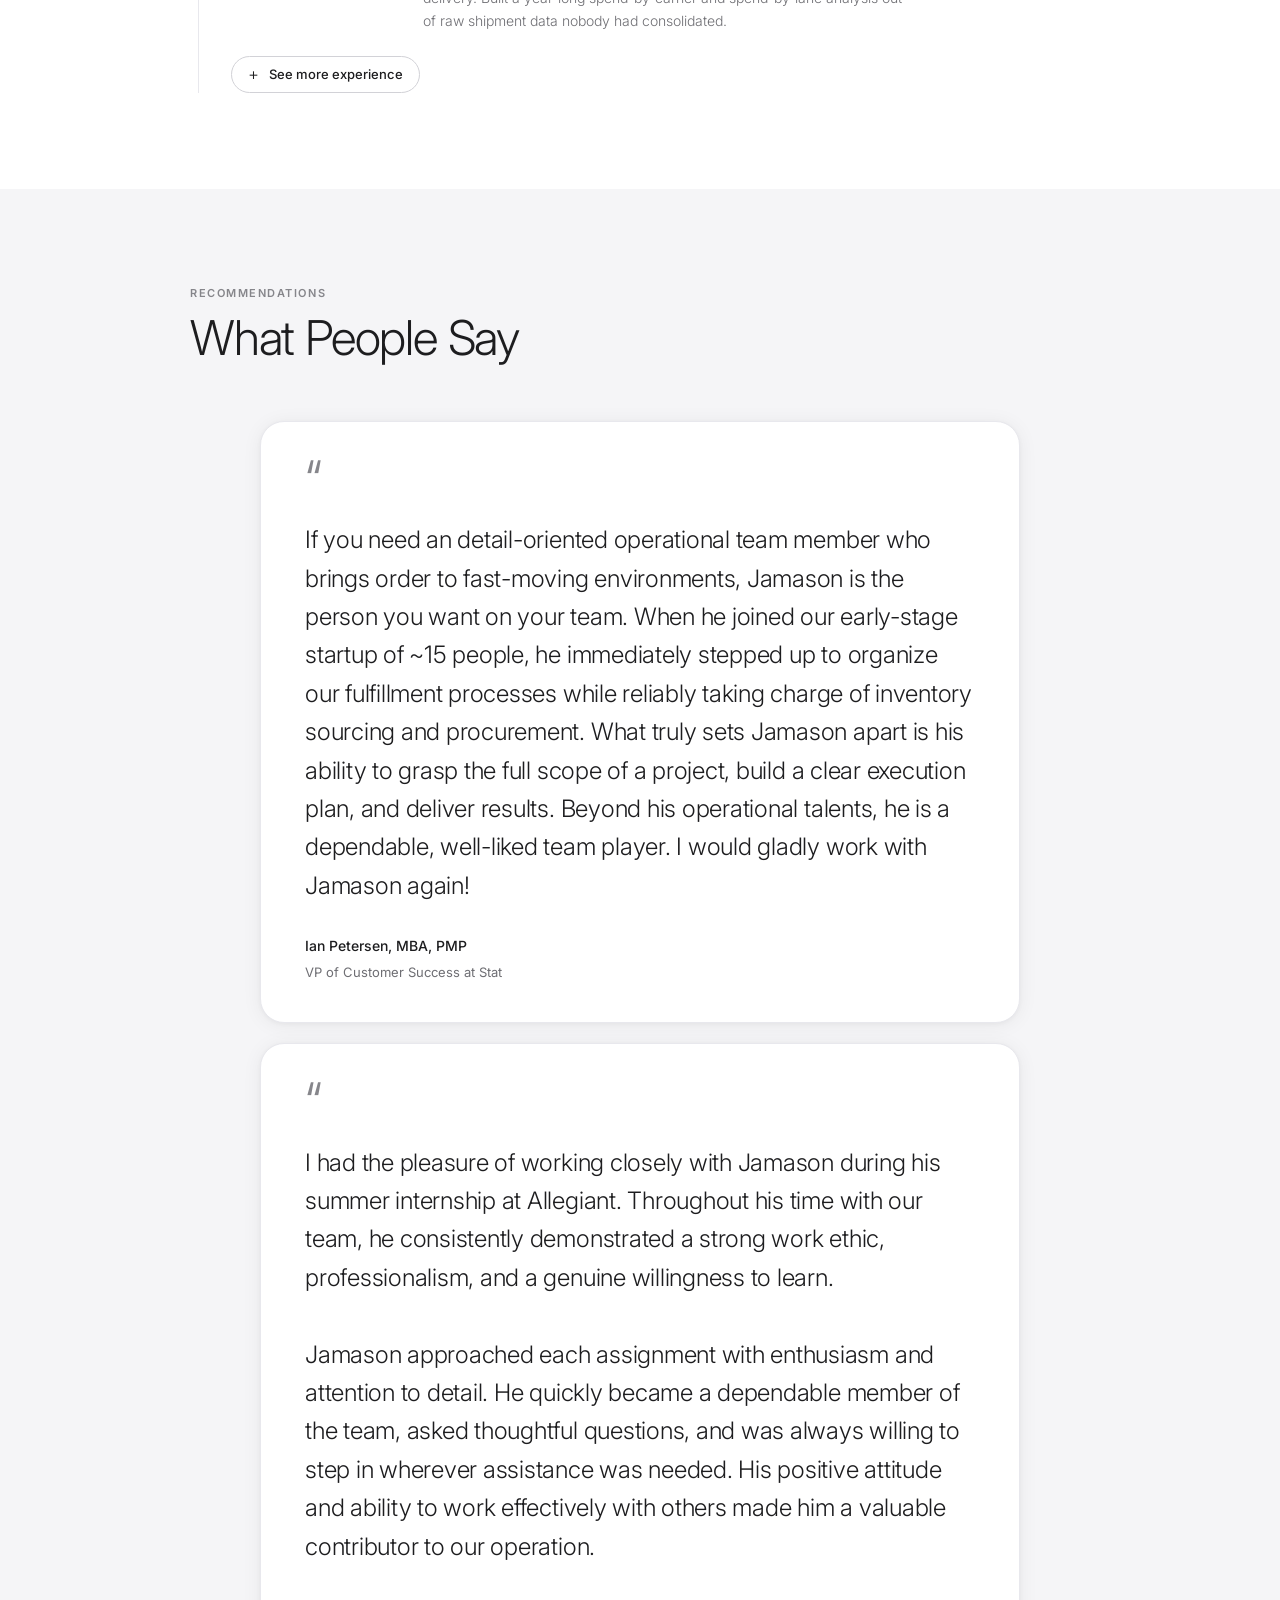
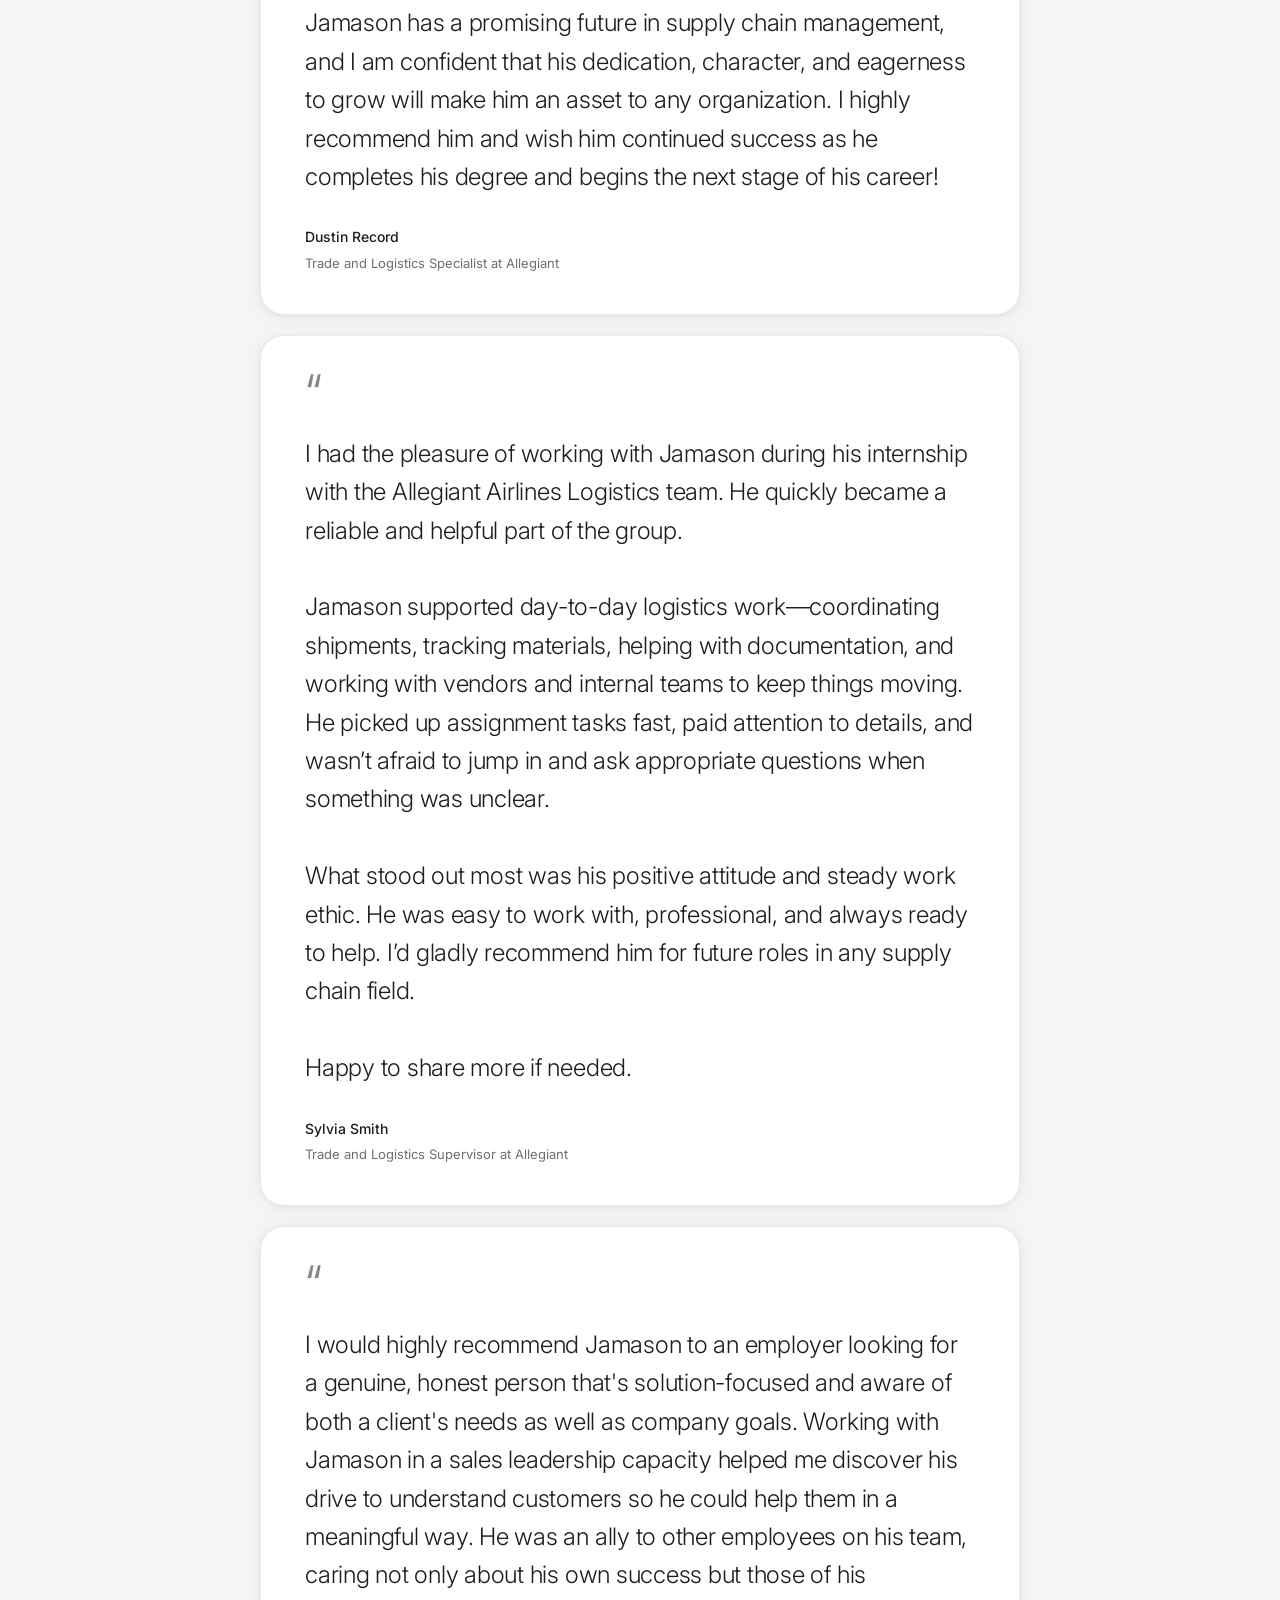
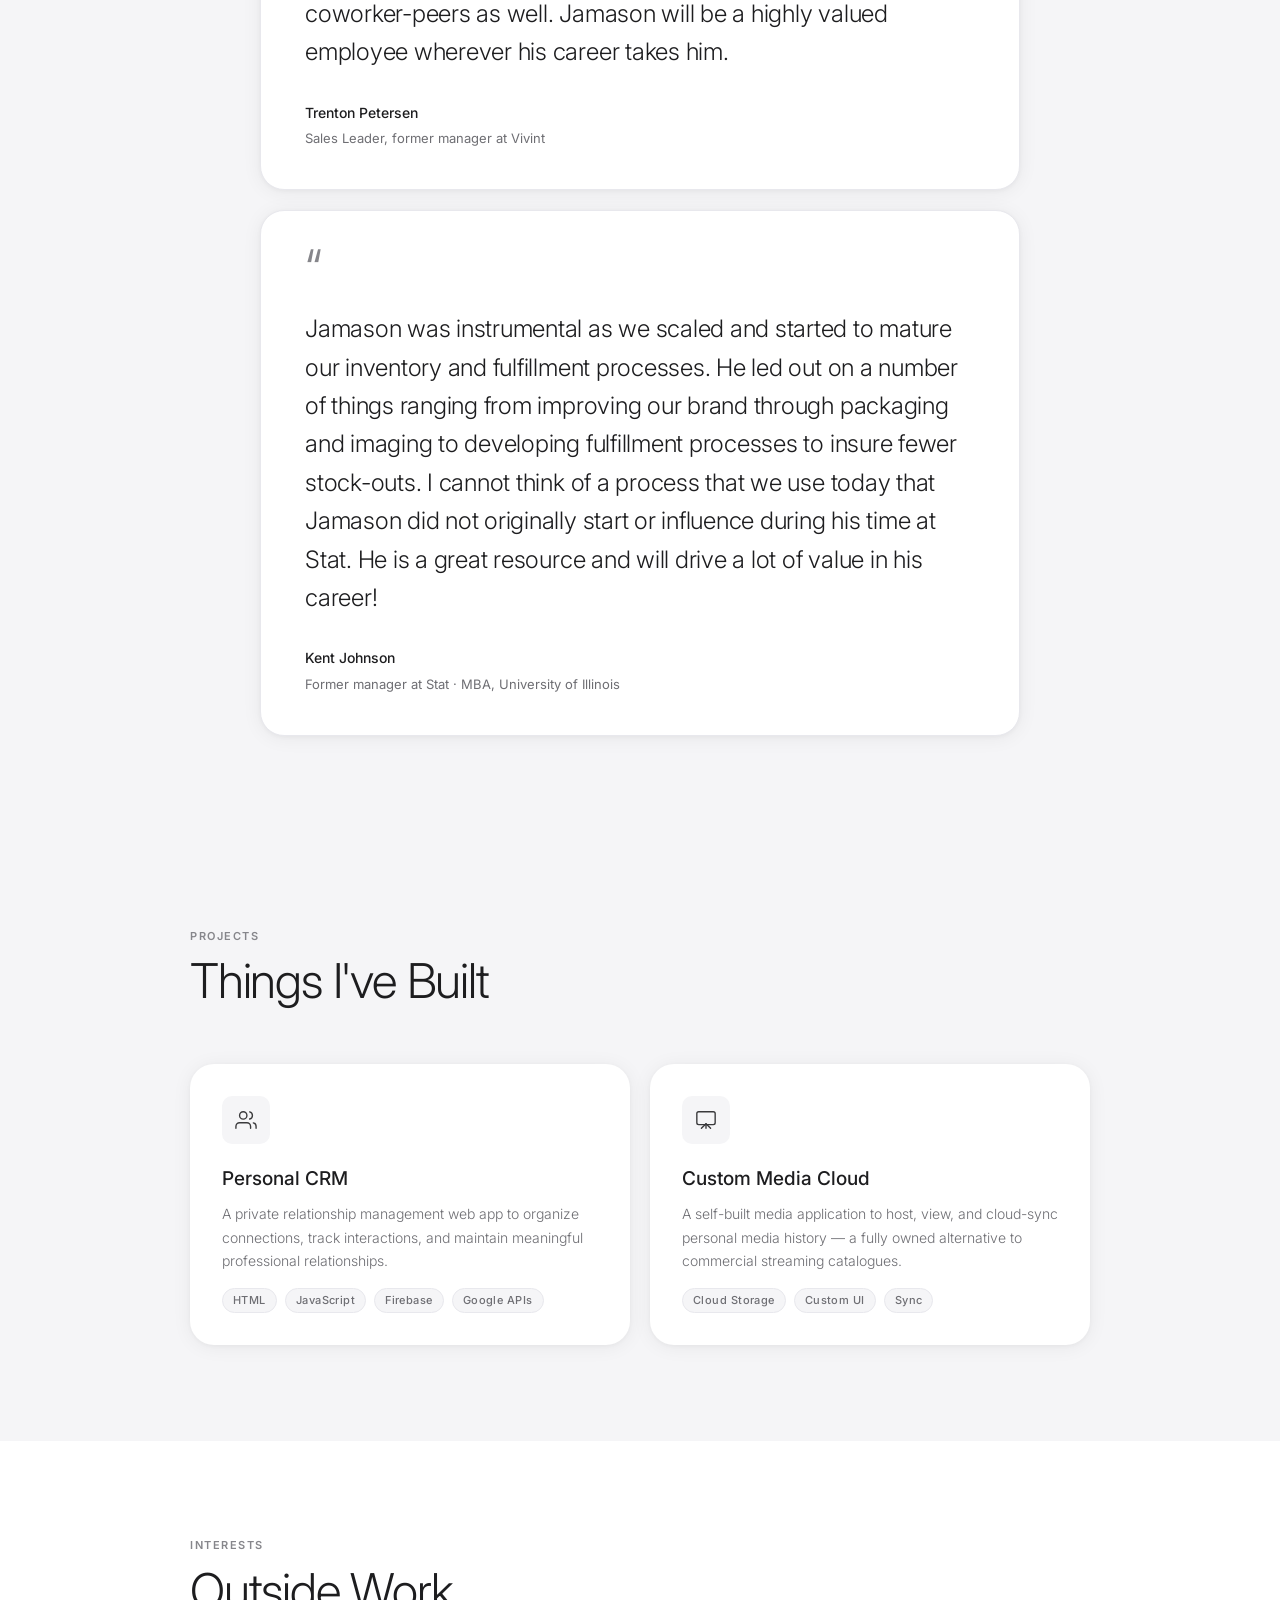
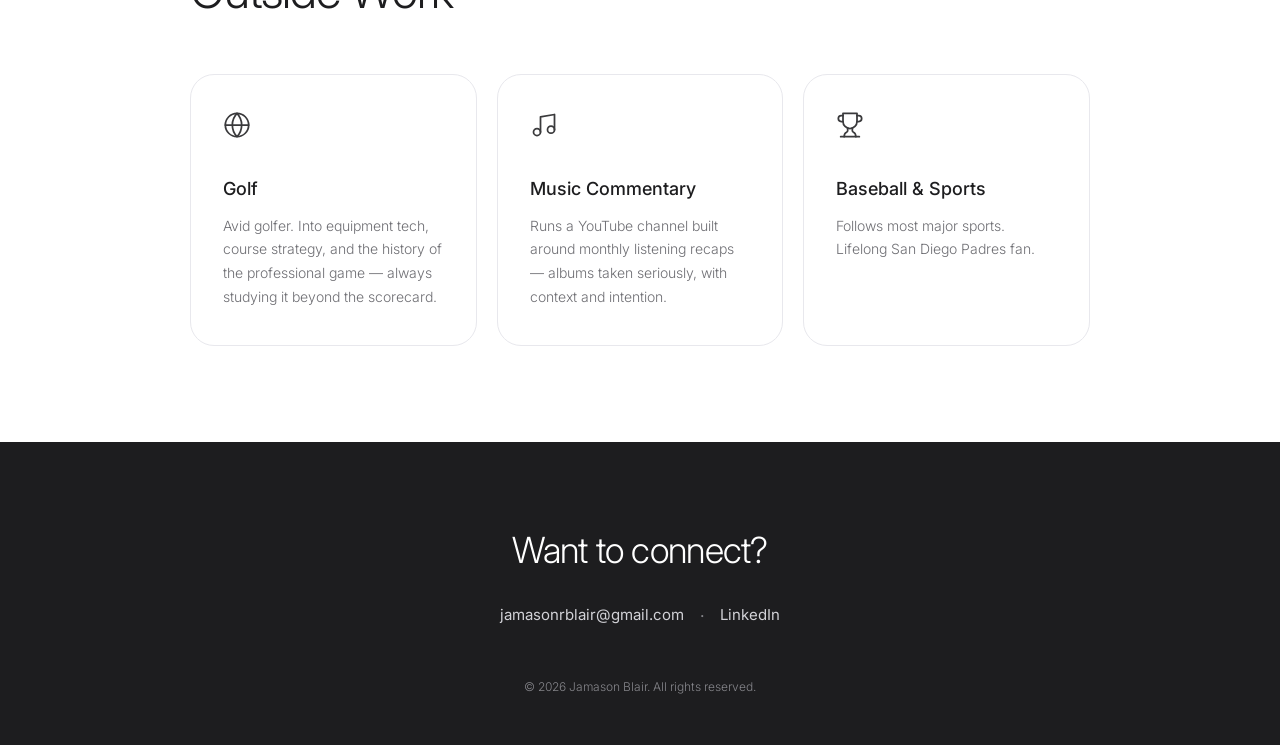
==== commit 4de3225f: "Refresh portfolio experience and recommendations" ====
--- a/index.html
+++ b/index.html
@@ -444,6 +444,84 @@
       color: var(--ink-light);
       line-height: 1.65;
       max-width: 480px;
+    }
+
+    .timeline > .timeline-item:nth-child(3) { padding-bottom: 24px; }
+
+    .experience-more { margin-top: 0; }
+
+    .experience-more summary {
+      list-style: none;
+      width: fit-content;
+      display: flex;
+      align-items: center;
+      gap: 10px;
+      cursor: pointer;
+      color: var(--ink-dark);
+      border: 1px solid var(--border-mid);
+      border-radius: 20px;
+      padding: 7px 16px;
+      font-size: 13px;
+      font-weight: 500;
+      transition: background var(--transition), color var(--transition), border-color var(--transition);
+    }
+    .experience-more summary::-webkit-details-marker { display: none; }
+    .experience-more summary::before {
+      content: '+';
+      font-size: 17px;
+      font-weight: 300;
+      line-height: 1;
+    }
+    .experience-more summary:hover {
+      background: var(--ink-dark);
+      color: var(--bg);
+      border-color: var(--ink-dark);
+    }
+    .experience-more[open] summary::before { content: '−'; }
+    .experience-more[open] .summary-closed { display: none; }
+    .experience-more:not([open]) .summary-open { display: none; }
+    .experience-more-content { padding-top: 40px; }
+
+    /* ─── Recommendations ──────────────────────────────────── */
+    .recommendation-card {
+      max-width: 760px;
+      margin: 0 auto;
+      padding: 40px 44px;
+      border: 1px solid var(--border);
+      border-radius: var(--radius-lg);
+      background: var(--bg);
+      box-shadow: var(--shadow-card);
+    }
+    .recommendation-card + .recommendation-card { margin-top: 20px; }
+
+    .recommendation-mark {
+      font-size: 56px;
+      font-weight: 300;
+      line-height: 0.7;
+      color: var(--muted);
+      margin-bottom: 20px;
+    }
+
+    .recommendation-quote {
+      font-size: clamp(18px, 2.4vw, 24px);
+      font-weight: 300;
+      line-height: 1.6;
+      letter-spacing: -0.01em;
+      color: var(--ink-dark);
+      margin-bottom: 28px;
+    }
+
+    .recommendation-author {
+      font-size: 14px;
+      font-style: normal;
+      font-weight: 500;
+      color: var(--ink-dark);
+    }
+
+    .recommendation-role {
+      font-size: 13px;
+      color: var(--ink-light);
+      margin-top: 3px;
     }
 
     /* ─── Projects ──────────────────────────────────────────── */
@@ -626,6 +704,7 @@
       .timeline-item { grid-template-columns: 1fr; gap: 6px; }
       .timeline-item::before { left: -25px; }
       .timeline-meta { flex-direction: row; align-items: center; gap: 10px; }
+      .recommendation-card { padding: 32px 24px; }
       .projects-grid, .interests-grid { grid-template-columns: 1fr; }
     }
   </style>
@@ -638,6 +717,7 @@
       <span class="nav-name">JB</span>
       <ul class="nav-links">
         <li><a href="#impact">Experience</a></li>
+        <li><a href="#recommendations">Recommendations</a></li>
         <li><a href="#builder">Projects</a></li>
         <li><a href="#human">Interests</a></li>
         <li><a href="#footer" class="nav-cta">Connect</a></li>
@@ -664,7 +744,7 @@
           <svg xmlns="http://www.w3.org/2000/svg" viewBox="0 0 24 24" fill="currentColor"><path d="M20.447 20.452H16.89v-5.569c0-1.328-.027-3.037-1.852-3.037-1.853 0-2.136 1.445-2.136 2.939v5.667H9.351V9h3.414v1.561h.046c.477-.9 1.637-1.85 3.37-1.85 3.601 0 4.267 2.37 4.267 5.455v6.286zM5.337 7.433a1.983 1.983 0 01-1.98-1.981 1.982 1.982 0 111.981 1.981zm1.71 13.019H3.623V9h3.424v11.452zM22.225 0H1.771C.792 0 0 .774 0 1.729v20.542C0 23.227.792 24 1.771 24h20.451C23.2 24 24 23.227 24 22.271V1.729C24 .774 23.2 0 22.222 0h.003z"/></svg>
           <span class="icon-label">LinkedIn</span>
         </a>
-        <a href="mailto:jamasonblair2001@gmail.com" class="icon-link" aria-label="Email">
+        <a href="mailto:jamasonrblair@gmail.com" class="icon-link" aria-label="Email">
           <svg xmlns="http://www.w3.org/2000/svg" viewBox="0 0 24 24" fill="none" stroke="currentColor" stroke-width="1.8" stroke-linecap="round" stroke-linejoin="round"><rect width="20" height="16" x="2" y="4" rx="2"/><path d="m22 7-8.97 5.7a1.94 1.94 0 0 1-2.06 0L2 7"/></svg>
           <span class="icon-label">Email</span>
         </a>
@@ -702,13 +782,12 @@
 
         <div class="timeline-item fade-up">
           <div class="timeline-meta">
-            <span class="timeline-date">Jul 2026 – Present</span>
-            <span class="timeline-status current">Current</span>
+            <span class="timeline-date">Jul 2026 – Oct 2026</span>
           </div>
           <div class="timeline-content">
             <h3 class="timeline-company">HiFi Design</h3>
             <p class="timeline-role">Product Strategy Contractor</p>
-            <p class="timeline-desc">Product direction and beta QA for Mi DOTs, an AI note-taking app for college students. Ran user research across a 32-person beta cohort and turned daily survey data into a prioritized fix list.</p>
+            <p class="timeline-desc">Led product direction and beta QA for Mi DOTs, an AI note-taking app for college students. Ran user research across a 32-person beta cohort and turned daily survey data into a prioritized fix list.</p>
           </div>
         </div>
 
@@ -723,7 +802,10 @@
           </div>
         </div>
 
-        <div class="timeline-item fade-up">
+        <details class="experience-more">
+          <summary><span class="summary-closed">See more experience</span><span class="summary-open">Hide additional experience</span></summary>
+          <div class="experience-more-content">
+        <div class="timeline-item">
           <div class="timeline-meta">
             <span class="timeline-date">Aug 2024 – May 2026</span>
           </div>
@@ -734,7 +816,7 @@
           </div>
         </div>
 
-        <div class="timeline-item fade-up">
+        <div class="timeline-item">
           <div class="timeline-meta">
             <span class="timeline-date">Apr 2025 – Apr 2026</span>
           </div>
@@ -745,7 +827,7 @@
           </div>
         </div>
 
-        <div class="timeline-item fade-up">
+        <div class="timeline-item">
           <div class="timeline-meta">
             <span class="timeline-date">Apr 2022 – Apr 2025</span>
           </div>
@@ -756,7 +838,7 @@
           </div>
         </div>
 
-        <div class="timeline-item fade-up">
+        <div class="timeline-item">
           <div class="timeline-meta">
             <span class="timeline-date">Jan 2024 – Apr 2024</span>
           </div>
@@ -767,18 +849,60 @@
           </div>
         </div>
 
-        <div class="timeline-item fade-up">
+        <div class="timeline-item">
           <div class="timeline-meta">
             <span class="timeline-date">Nov 2019 – Nov 2021</span>
           </div>
           <div class="timeline-content">
             <h3 class="timeline-company">The Church of Jesus Christ of Latter-day Saints</h3>
-            <p class="timeline-role">Volunteer Representative</p>
+            <p class="timeline-role">Ecclesiastical Volunteer</p>
             <p class="timeline-desc">Two-year volunteer service in Mesa, AZ — produced 50+ digital ads, directed live-streamed events, and trained 100+ volunteers in digital outreach tools.</p>
           </div>
         </div>
+          </div>
+        </details>
 
       </div>
+    </div>
+  </section>
+
+  <!-- RECOMMENDATIONS -->
+  <section class="section section-alt" id="recommendations">
+    <div class="section-inner">
+      <div class="section-header fade-up">
+        <p class="section-label">Recommendations</p>
+        <h2 class="section-title">What People Say</h2>
+      </div>
+      <article class="recommendation-card fade-up">
+        <p class="recommendation-mark" aria-hidden="true">“</p>
+        <blockquote class="recommendation-quote">If you need an detail-oriented operational team member who brings order to fast-moving environments, Jamason is the person you want on your team. When he joined our early-stage startup of ~15 people, he immediately stepped up to organize our fulfillment processes while reliably taking charge of inventory sourcing and procurement. What truly sets Jamason apart is his ability to grasp the full scope of a project, build a clear execution plan, and deliver results. Beyond his operational talents, he is a dependable, well-liked team player. I would gladly work with Jamason again!</blockquote>
+        <cite class="recommendation-author">Ian Petersen, MBA, PMP</cite>
+        <p class="recommendation-role">VP of Customer Success at Stat</p>
+      </article>
+      <article class="recommendation-card fade-up">
+        <p class="recommendation-mark" aria-hidden="true">“</p>
+        <blockquote class="recommendation-quote">I had the pleasure of working closely with Jamason during his summer internship at Allegiant. Throughout his time with our team, he consistently demonstrated a strong work ethic, professionalism, and a genuine willingness to learn.<br><br>Jamason approached each assignment with enthusiasm and attention to detail. He quickly became a dependable member of the team, asked thoughtful questions, and was always willing to step in wherever assistance was needed. His positive attitude and ability to work effectively with others made him a valuable contributor to our operation.<br><br>Jamason has a promising future in supply chain management, and I am confident that his dedication, character, and eagerness to grow will make him an asset to any organization. I highly recommend him and wish him continued success as he completes his degree and begins the next stage of his career!</blockquote>
+        <cite class="recommendation-author">Dustin Record</cite>
+        <p class="recommendation-role">Trade and Logistics Specialist at Allegiant</p>
+      </article>
+      <article class="recommendation-card fade-up">
+        <p class="recommendation-mark" aria-hidden="true">“</p>
+        <blockquote class="recommendation-quote">I had the pleasure of working with Jamason during his internship with the Allegiant Airlines Logistics team. He quickly became a reliable and helpful part of the group.<br><br>Jamason supported day-to-day logistics work—coordinating shipments, tracking materials, helping with documentation, and working with vendors and internal teams to keep things moving. He picked up assignment tasks fast, paid attention to details, and wasn’t afraid to jump in and ask appropriate questions when something was unclear.<br><br>What stood out most was his positive attitude and steady work ethic. He was easy to work with, professional, and always ready to help. I’d gladly recommend him for future roles in any supply chain field.<br><br>Happy to share more if needed.</blockquote>
+        <cite class="recommendation-author">Sylvia Smith</cite>
+        <p class="recommendation-role">Trade and Logistics Supervisor at Allegiant</p>
+      </article>
+      <article class="recommendation-card fade-up">
+        <p class="recommendation-mark" aria-hidden="true">“</p>
+        <blockquote class="recommendation-quote">I would highly recommend Jamason to an employer looking for a genuine, honest person that's solution-focused and aware of both a client's needs as well as company goals. Working with Jamason in a sales leadership capacity helped me discover his drive to understand customers so he could help them in a meaningful way. He was an ally to other employees on his team, caring not only about his own success but those of his coworker-peers as well. Jamason will be a highly valued employee wherever his career takes him.</blockquote>
+        <cite class="recommendation-author">Trenton Petersen</cite>
+        <p class="recommendation-role">Sales Leader, former manager at Vivint</p>
+      </article>
+      <article class="recommendation-card fade-up">
+        <p class="recommendation-mark" aria-hidden="true">“</p>
+        <blockquote class="recommendation-quote">Jamason was instrumental as we scaled and started to mature our inventory and fulfillment processes. He led out on a number of things ranging from improving our brand through packaging and imaging to developing fulfillment processes to insure fewer stock-outs. I cannot think of a process that we use today that Jamason did not originally start or influence during his time at Stat. He is a great resource and will drive a lot of value in his career!</blockquote>
+        <cite class="recommendation-author">Kent Johnson</cite>
+        <p class="recommendation-role">Former manager at Stat · MBA, University of Illinois</p>
+      </article>
     </div>
   </section>
 
@@ -863,7 +987,7 @@
     <div class="footer-inner fade-up">
       <p class="footer-cta">Want to connect?</p>
       <div class="footer-links">
-        <a href="mailto:jamasonblair2001@gmail.com">jamasonblair2001@gmail.com</a>
+        <a href="mailto:jamasonrblair@gmail.com">jamasonrblair@gmail.com</a>
         <span class="footer-divider" aria-hidden="true">·</span>
         <a href="https://linkedin.com/in/jamason-blair" target="_blank" rel="noopener">LinkedIn</a>
       </div>
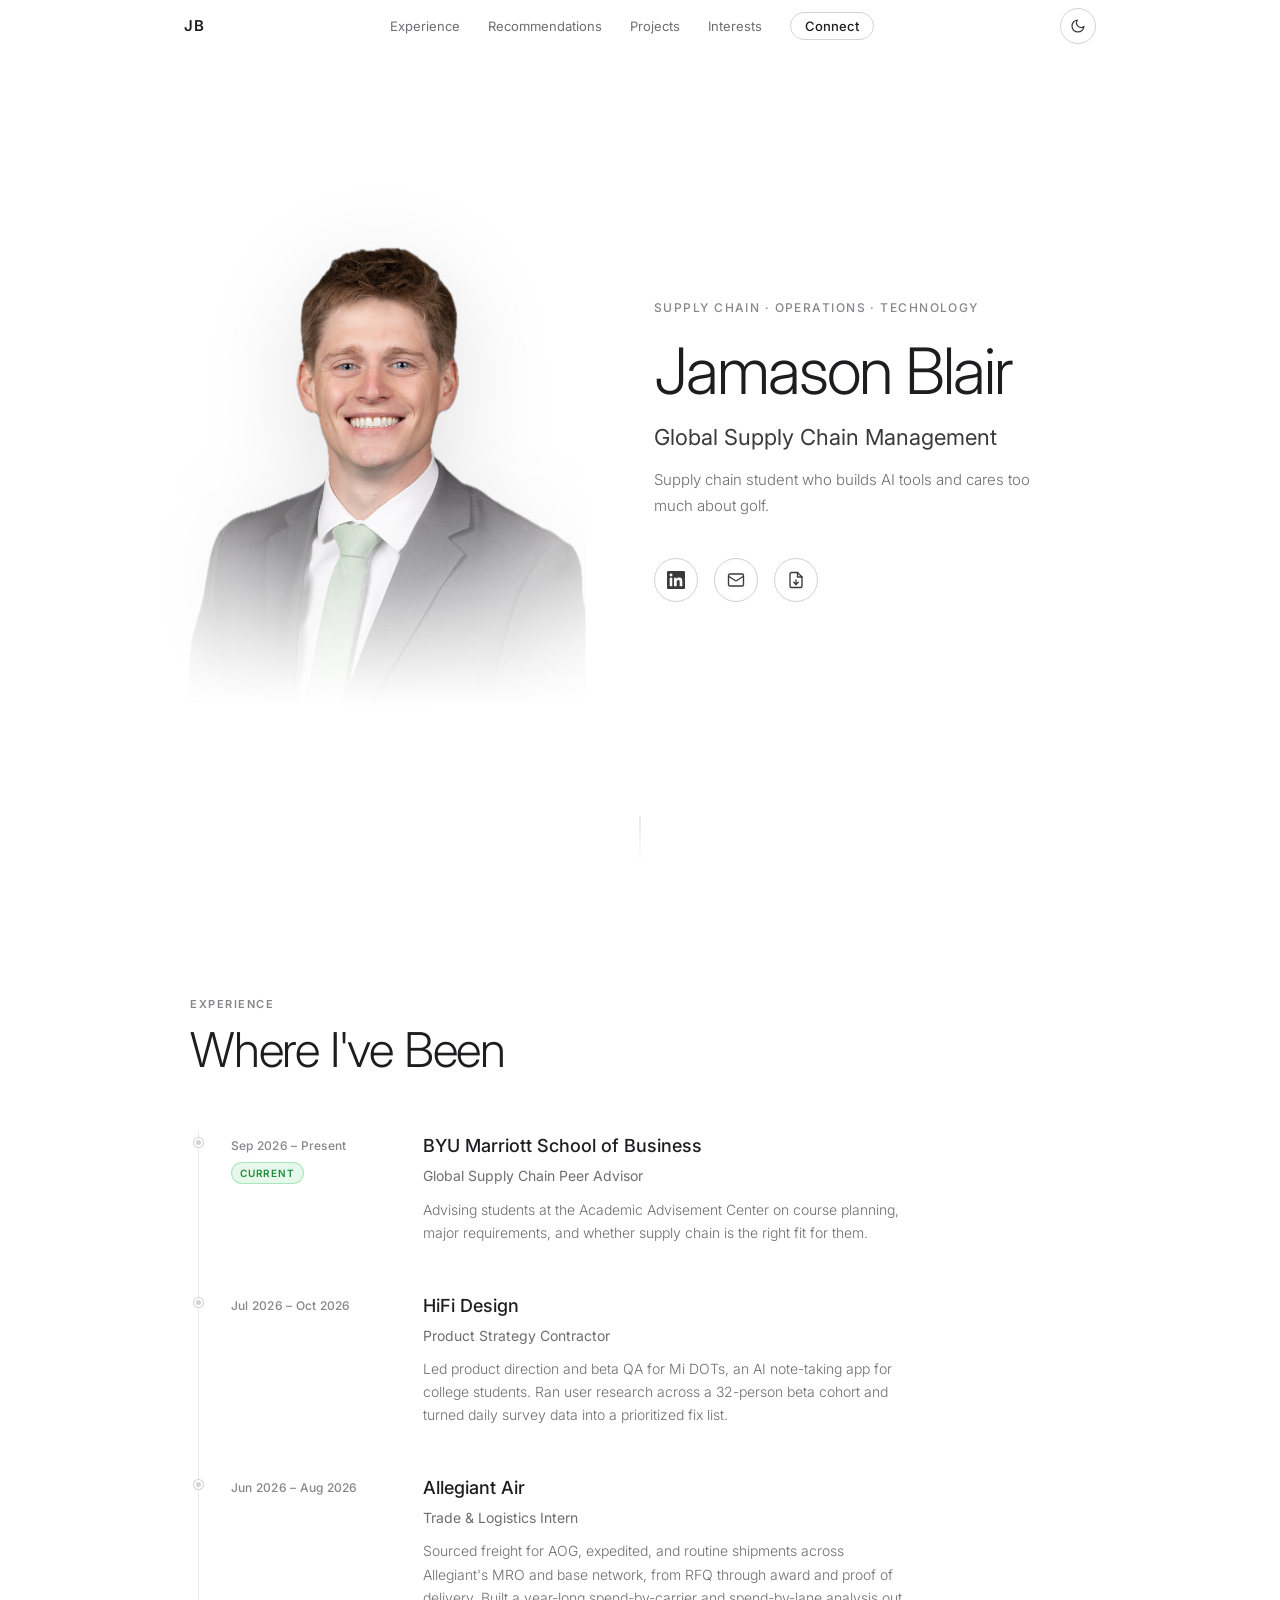
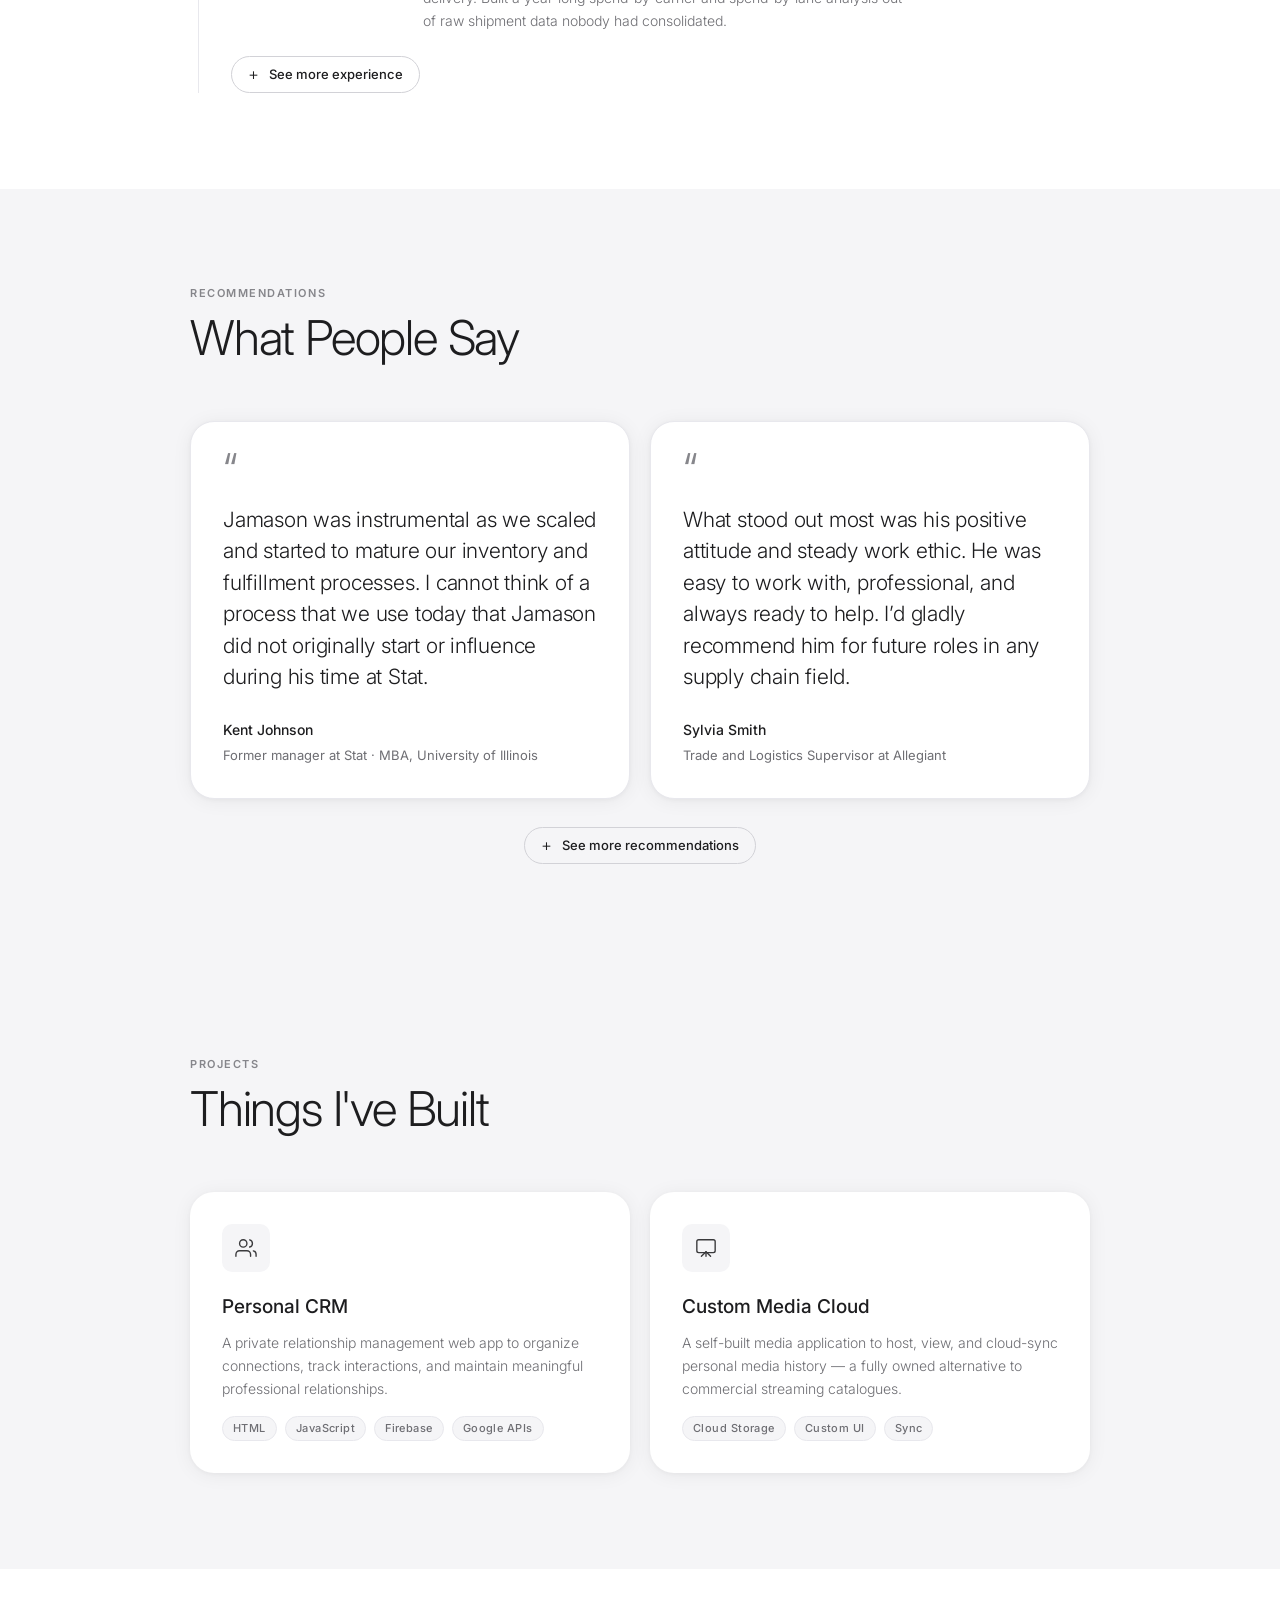
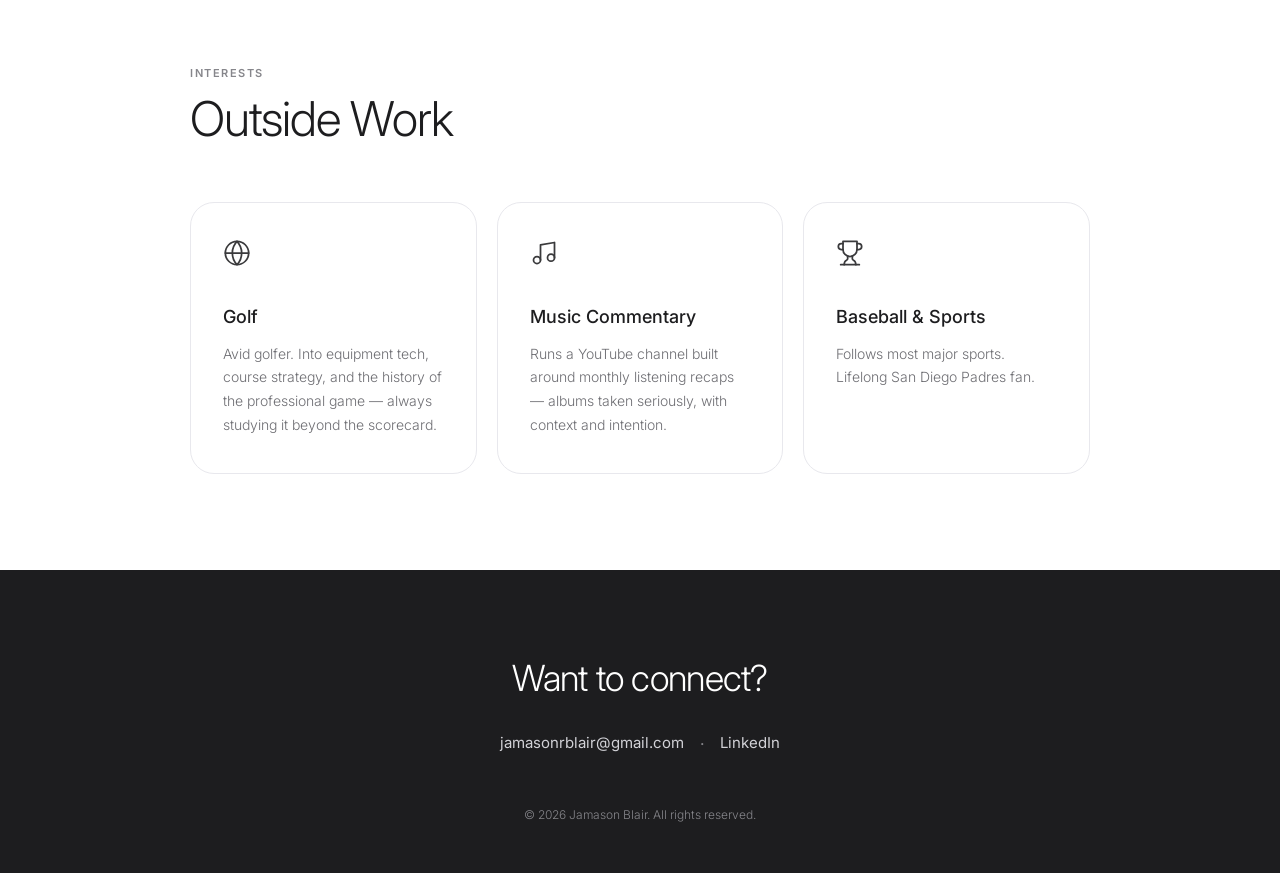
==== commit 7aad2f70: "Feature selected recommendations" ====
--- a/index.html
+++ b/index.html
@@ -483,32 +483,84 @@
     .experience-more-content { padding-top: 40px; }
 
     /* ─── Recommendations ──────────────────────────────────── */
+    .recommendations-featured {
+      display: grid;
+      grid-template-columns: repeat(2, minmax(0, 1fr));
+      gap: 20px;
+    }
+
     .recommendation-card {
-      max-width: 760px;
-      margin: 0 auto;
-      padding: 40px 44px;
+      padding: 32px;
       border: 1px solid var(--border);
       border-radius: var(--radius-lg);
       background: var(--bg);
       box-shadow: var(--shadow-card);
     }
-    .recommendation-card + .recommendation-card { margin-top: 20px; }
 
     .recommendation-mark {
-      font-size: 56px;
+      font-size: 48px;
       font-weight: 300;
       line-height: 0.7;
       color: var(--muted);
-      margin-bottom: 20px;
+      margin-bottom: 16px;
     }
 
     .recommendation-quote {
-      font-size: clamp(18px, 2.4vw, 24px);
+      font-size: clamp(17px, 2vw, 21px);
       font-weight: 300;
-      line-height: 1.6;
+      line-height: 1.5;
       letter-spacing: -0.01em;
       color: var(--ink-dark);
-      margin-bottom: 28px;
+      margin-bottom: 24px;
+    }
+
+    .recommendation-card.compact {
+      max-width: none;
+      margin: 0;
+      padding: 28px 30px;
+    }
+    .recommendation-card.compact .recommendation-quote { font-size: 18px; }
+
+    .recommendations-more {
+      margin-top: 28px;
+    }
+    .recommendations-more summary {
+      list-style: none;
+      width: fit-content;
+      margin: 0 auto;
+      display: flex;
+      align-items: center;
+      gap: 10px;
+      cursor: pointer;
+      color: var(--ink-dark);
+      border: 1px solid var(--border-mid);
+      border-radius: 20px;
+      padding: 7px 16px;
+      font-size: 13px;
+      font-weight: 500;
+      transition: background var(--transition), color var(--transition), border-color var(--transition);
+    }
+    .recommendations-more summary::-webkit-details-marker { display: none; }
+    .recommendations-more summary::before {
+      content: '+';
+      font-size: 17px;
+      font-weight: 300;
+      line-height: 1;
+    }
+    .recommendations-more summary:hover {
+      background: var(--ink-dark);
+      color: var(--bg);
+      border-color: var(--ink-dark);
+    }
+    .recommendations-more[open] summary::before { content: '−'; }
+    .recommendations-more[open] .summary-closed { display: none; }
+    .recommendations-more:not([open]) .summary-open { display: none; }
+    .recommendations-more-content {
+      max-width: 760px;
+      margin: 0 auto;
+      display: grid;
+      gap: 20px;
+      padding-top: 20px;
     }
 
     .recommendation-author {
@@ -705,6 +757,7 @@
       .timeline-item::before { left: -25px; }
       .timeline-meta { flex-direction: row; align-items: center; gap: 10px; }
       .recommendation-card { padding: 32px 24px; }
+      .recommendations-featured { grid-template-columns: 1fr; }
       .projects-grid, .interests-grid { grid-template-columns: 1fr; }
     }
   </style>
@@ -873,36 +926,44 @@
         <p class="section-label">Recommendations</p>
         <h2 class="section-title">What People Say</h2>
       </div>
-      <article class="recommendation-card fade-up">
-        <p class="recommendation-mark" aria-hidden="true">“</p>
-        <blockquote class="recommendation-quote">If you need an detail-oriented operational team member who brings order to fast-moving environments, Jamason is the person you want on your team. When he joined our early-stage startup of ~15 people, he immediately stepped up to organize our fulfillment processes while reliably taking charge of inventory sourcing and procurement. What truly sets Jamason apart is his ability to grasp the full scope of a project, build a clear execution plan, and deliver results. Beyond his operational talents, he is a dependable, well-liked team player. I would gladly work with Jamason again!</blockquote>
-        <cite class="recommendation-author">Ian Petersen, MBA, PMP</cite>
-        <p class="recommendation-role">VP of Customer Success at Stat</p>
-      </article>
-      <article class="recommendation-card fade-up">
-        <p class="recommendation-mark" aria-hidden="true">“</p>
-        <blockquote class="recommendation-quote">I had the pleasure of working closely with Jamason during his summer internship at Allegiant. Throughout his time with our team, he consistently demonstrated a strong work ethic, professionalism, and a genuine willingness to learn.<br><br>Jamason approached each assignment with enthusiasm and attention to detail. He quickly became a dependable member of the team, asked thoughtful questions, and was always willing to step in wherever assistance was needed. His positive attitude and ability to work effectively with others made him a valuable contributor to our operation.<br><br>Jamason has a promising future in supply chain management, and I am confident that his dedication, character, and eagerness to grow will make him an asset to any organization. I highly recommend him and wish him continued success as he completes his degree and begins the next stage of his career!</blockquote>
-        <cite class="recommendation-author">Dustin Record</cite>
-        <p class="recommendation-role">Trade and Logistics Specialist at Allegiant</p>
-      </article>
-      <article class="recommendation-card fade-up">
-        <p class="recommendation-mark" aria-hidden="true">“</p>
-        <blockquote class="recommendation-quote">I had the pleasure of working with Jamason during his internship with the Allegiant Airlines Logistics team. He quickly became a reliable and helpful part of the group.<br><br>Jamason supported day-to-day logistics work—coordinating shipments, tracking materials, helping with documentation, and working with vendors and internal teams to keep things moving. He picked up assignment tasks fast, paid attention to details, and wasn’t afraid to jump in and ask appropriate questions when something was unclear.<br><br>What stood out most was his positive attitude and steady work ethic. He was easy to work with, professional, and always ready to help. I’d gladly recommend him for future roles in any supply chain field.<br><br>Happy to share more if needed.</blockquote>
-        <cite class="recommendation-author">Sylvia Smith</cite>
-        <p class="recommendation-role">Trade and Logistics Supervisor at Allegiant</p>
-      </article>
-      <article class="recommendation-card fade-up">
-        <p class="recommendation-mark" aria-hidden="true">“</p>
-        <blockquote class="recommendation-quote">I would highly recommend Jamason to an employer looking for a genuine, honest person that's solution-focused and aware of both a client's needs as well as company goals. Working with Jamason in a sales leadership capacity helped me discover his drive to understand customers so he could help them in a meaningful way. He was an ally to other employees on his team, caring not only about his own success but those of his coworker-peers as well. Jamason will be a highly valued employee wherever his career takes him.</blockquote>
-        <cite class="recommendation-author">Trenton Petersen</cite>
-        <p class="recommendation-role">Sales Leader, former manager at Vivint</p>
-      </article>
-      <article class="recommendation-card fade-up">
-        <p class="recommendation-mark" aria-hidden="true">“</p>
-        <blockquote class="recommendation-quote">Jamason was instrumental as we scaled and started to mature our inventory and fulfillment processes. He led out on a number of things ranging from improving our brand through packaging and imaging to developing fulfillment processes to insure fewer stock-outs. I cannot think of a process that we use today that Jamason did not originally start or influence during his time at Stat. He is a great resource and will drive a lot of value in his career!</blockquote>
-        <cite class="recommendation-author">Kent Johnson</cite>
-        <p class="recommendation-role">Former manager at Stat · MBA, University of Illinois</p>
-      </article>
+      <div class="recommendations-featured">
+        <article class="recommendation-card fade-up">
+          <p class="recommendation-mark" aria-hidden="true">“</p>
+          <blockquote class="recommendation-quote">Jamason was instrumental as we scaled and started to mature our inventory and fulfillment processes. I cannot think of a process that we use today that Jamason did not originally start or influence during his time at Stat.</blockquote>
+          <cite class="recommendation-author">Kent Johnson</cite>
+          <p class="recommendation-role">Former manager at Stat · MBA, University of Illinois</p>
+        </article>
+        <article class="recommendation-card fade-up">
+          <p class="recommendation-mark" aria-hidden="true">“</p>
+          <blockquote class="recommendation-quote">What stood out most was his positive attitude and steady work ethic. He was easy to work with, professional, and always ready to help. I’d gladly recommend him for future roles in any supply chain field.</blockquote>
+          <cite class="recommendation-author">Sylvia Smith</cite>
+          <p class="recommendation-role">Trade and Logistics Supervisor at Allegiant</p>
+        </article>
+      </div>
+
+      <details class="recommendations-more">
+        <summary><span class="summary-closed">See more recommendations</span><span class="summary-open">Hide more recommendations</span></summary>
+        <div class="recommendations-more-content">
+          <article class="recommendation-card compact fade-up">
+            <p class="recommendation-mark" aria-hidden="true">“</p>
+            <blockquote class="recommendation-quote">If you need an detail-oriented operational team member who brings order to fast-moving environments, Jamason is the person you want on your team. What truly sets Jamason apart is his ability to grasp the full scope of a project, build a clear execution plan, and deliver results.</blockquote>
+            <cite class="recommendation-author">Ian Petersen, MBA, PMP</cite>
+            <p class="recommendation-role">VP of Customer Success at Stat</p>
+          </article>
+          <article class="recommendation-card compact fade-up">
+            <p class="recommendation-mark" aria-hidden="true">“</p>
+            <blockquote class="recommendation-quote">He consistently demonstrated a strong work ethic, professionalism, and a genuine willingness to learn. His positive attitude and ability to work effectively with others made him a valuable contributor to our operation.</blockquote>
+            <cite class="recommendation-author">Dustin Record</cite>
+            <p class="recommendation-role">Trade and Logistics Specialist at Allegiant</p>
+          </article>
+          <article class="recommendation-card compact fade-up">
+            <p class="recommendation-mark" aria-hidden="true">“</p>
+            <blockquote class="recommendation-quote">I would highly recommend Jamason to an employer looking for a genuine, honest person that's solution-focused and aware of both a client's needs as well as company goals. He was an ally to other employees on his team, caring not only about his own success but those of his coworker-peers as well.</blockquote>
+            <cite class="recommendation-author">Trenton Petersen</cite>
+            <p class="recommendation-role">Sales Leader, former manager at Vivint</p>
+          </article>
+        </div>
+      </details>
     </div>
   </section>
 
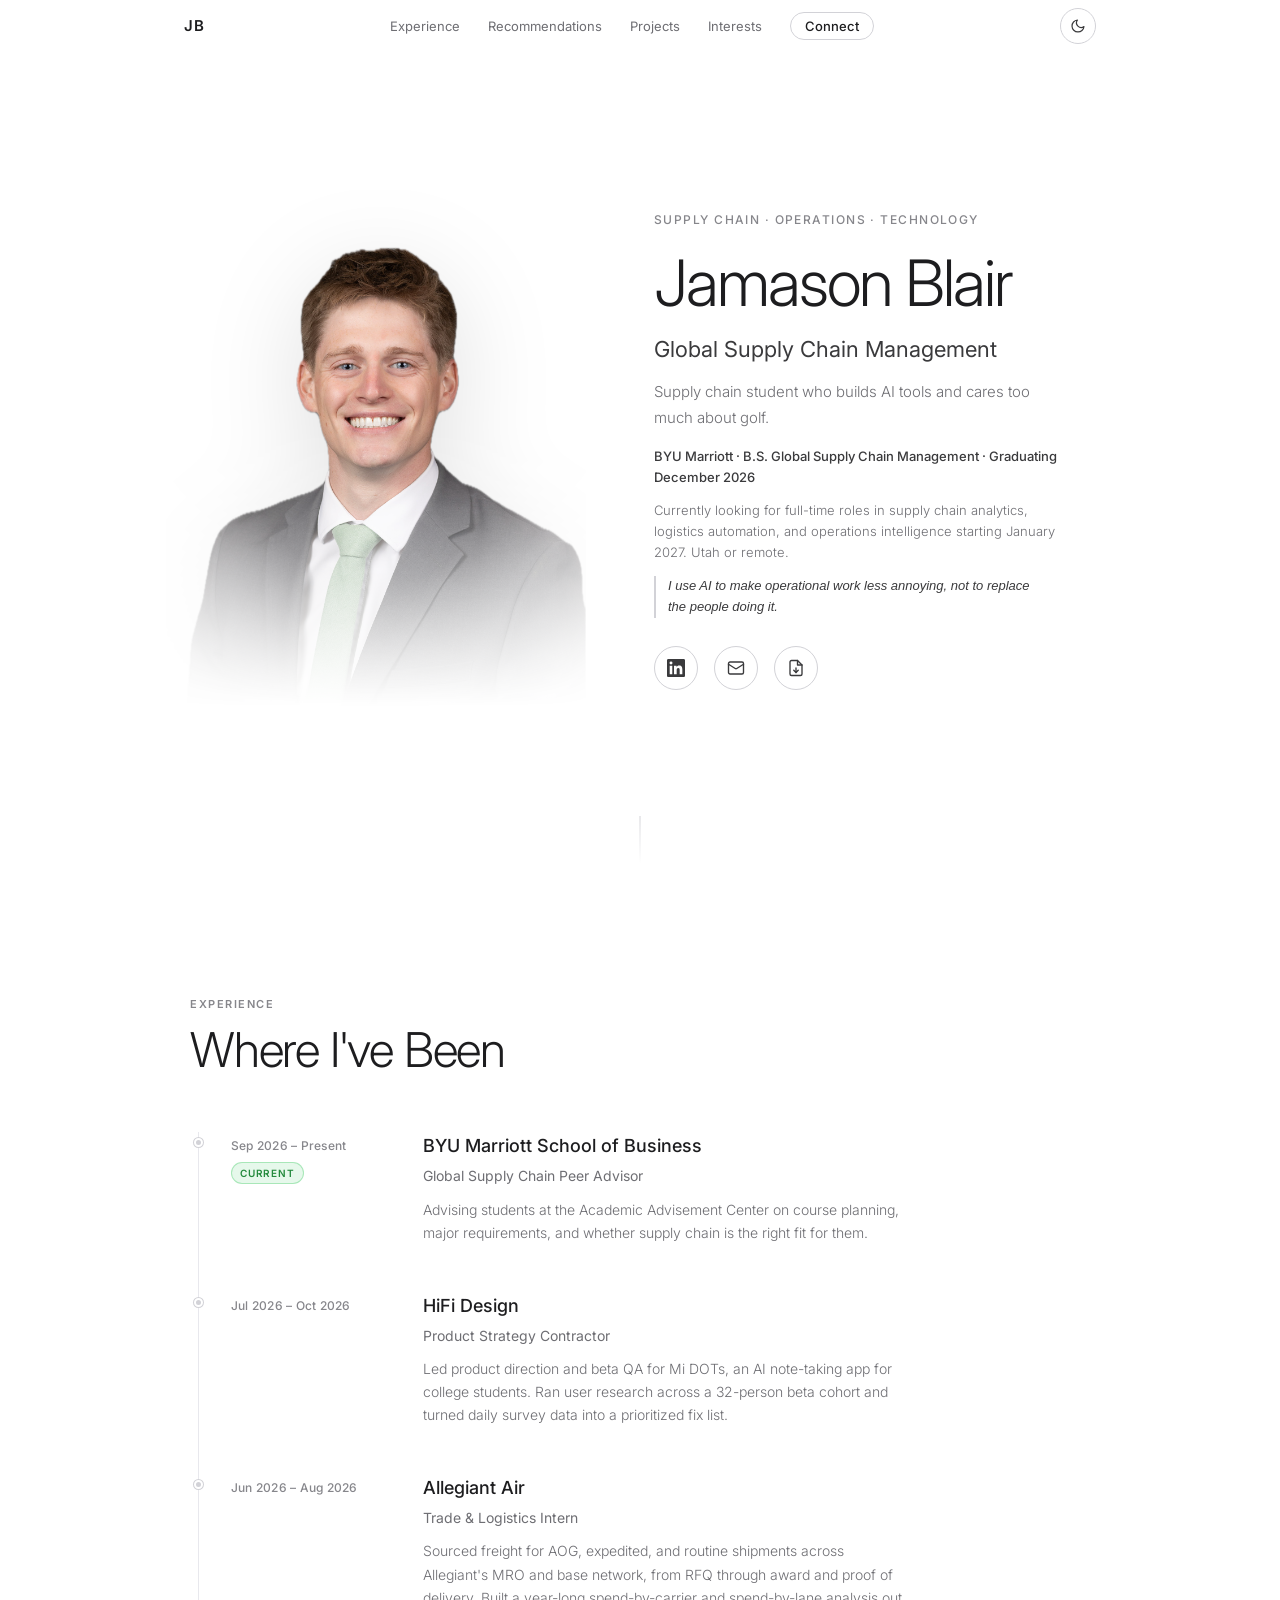
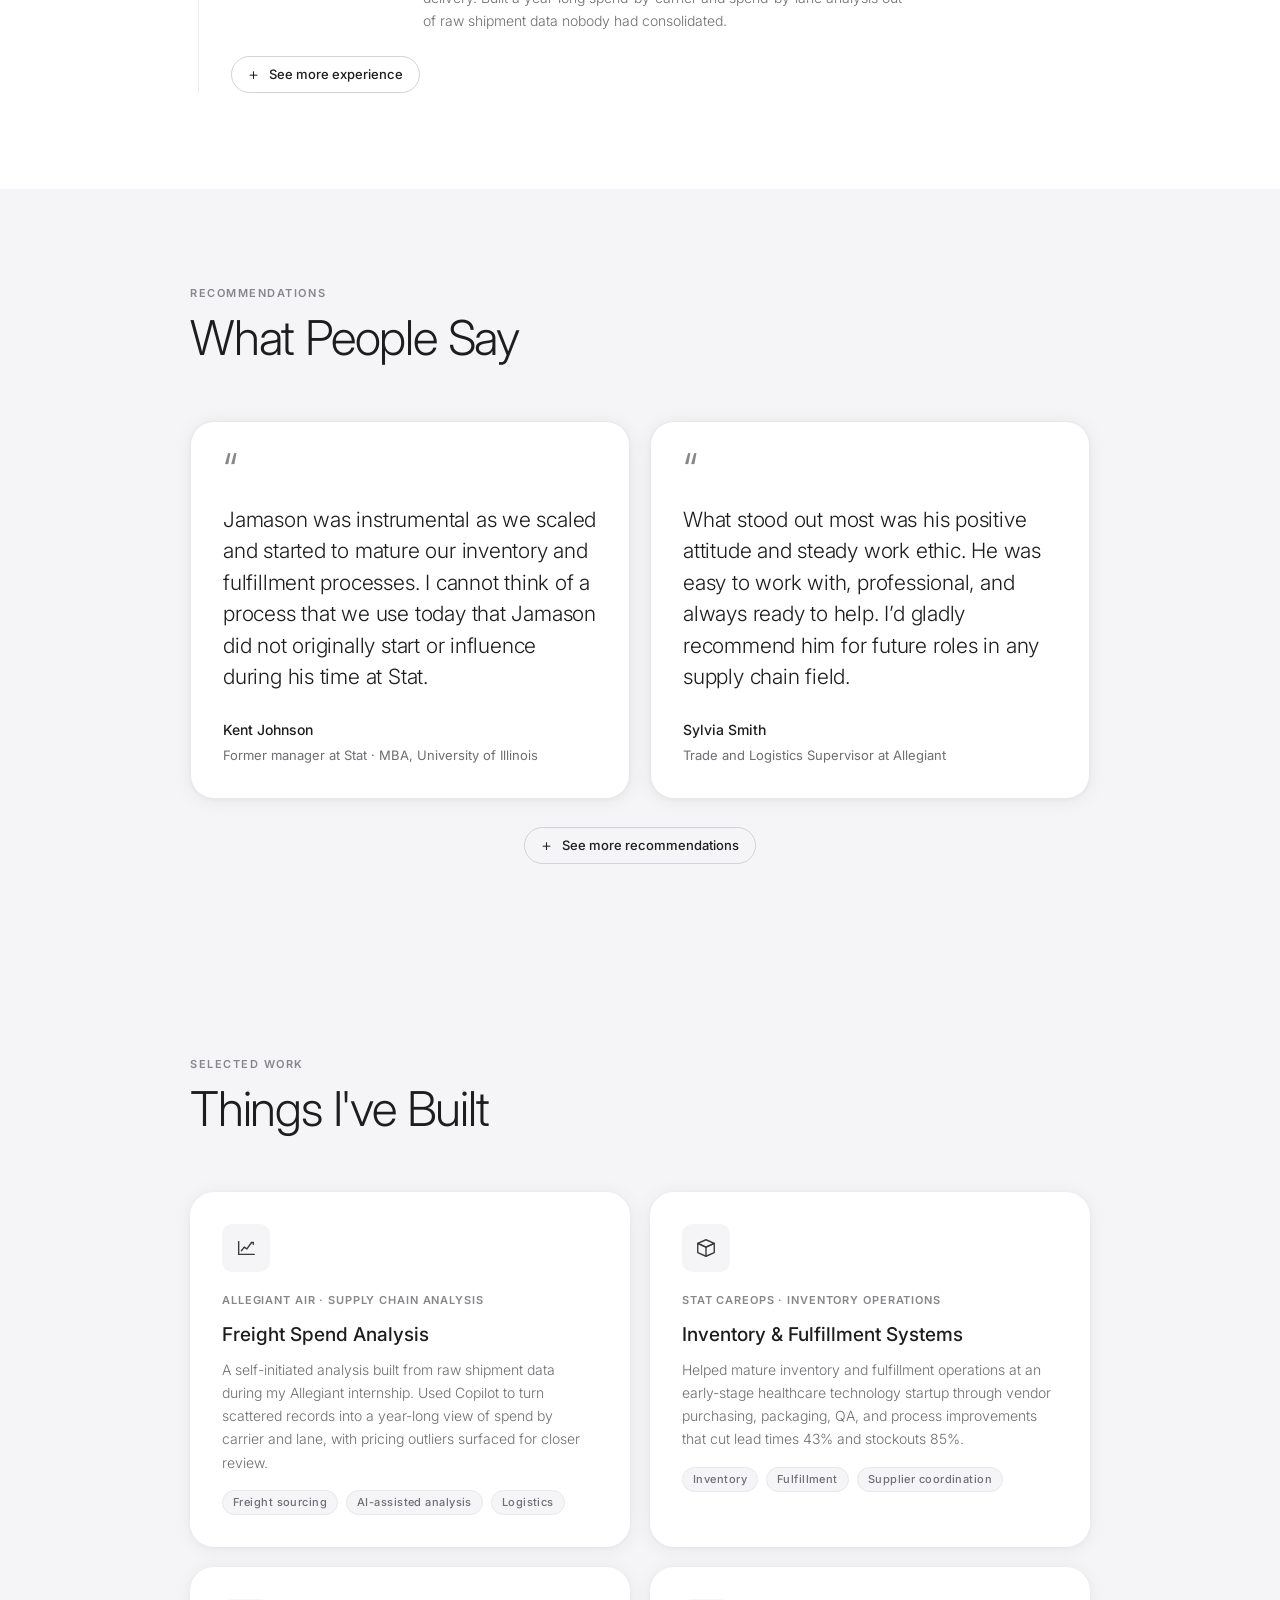
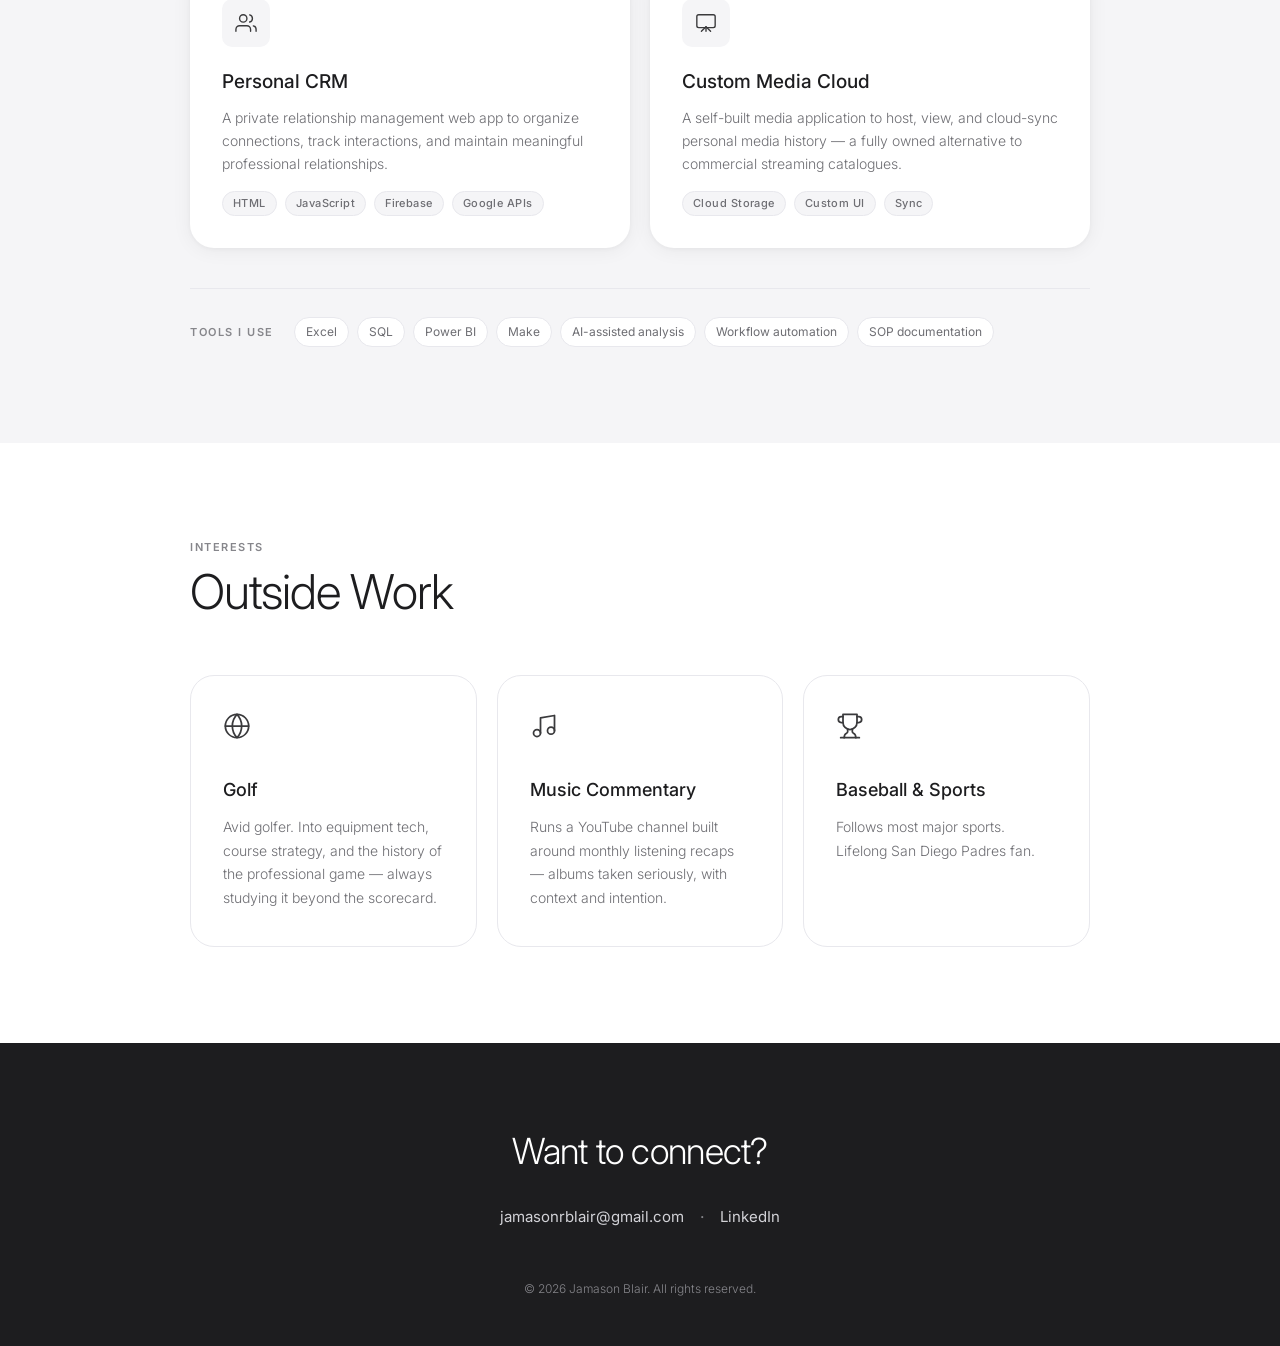
==== commit 2882e141: "Refresh portfolio positioning and selected work" ====
--- a/index.html
+++ b/index.html
@@ -263,8 +263,38 @@
       font-weight: 300;
       color: var(--ink-light);
       max-width: 400px;
-      margin-bottom: 40px;
+      margin-bottom: 16px;
       line-height: 1.7;
+    }
+
+    .hero-meta {
+      font-size: 13px;
+      font-weight: 500;
+      color: var(--ink);
+      max-width: 420px;
+      margin-bottom: 12px;
+      line-height: 1.6;
+    }
+
+    .hero-availability {
+      font-size: 13px;
+      font-weight: 300;
+      color: var(--ink-light);
+      max-width: 420px;
+      margin-bottom: 14px;
+      line-height: 1.6;
+    }
+
+    .hero-principle {
+      font-size: 13px;
+      font-weight: 400;
+      font-style: italic;
+      color: var(--ink);
+      max-width: 390px;
+      border-left: 2px solid var(--border-mid);
+      padding-left: 12px;
+      margin-bottom: 28px;
+      line-height: 1.6;
     }
 
     .hero-actions {
@@ -617,6 +647,15 @@
       margin-bottom: 8px;
     }
 
+    .project-kicker {
+      font-size: 11px;
+      font-weight: 600;
+      letter-spacing: 0.08em;
+      text-transform: uppercase;
+      color: var(--muted);
+      margin-bottom: 10px;
+    }
+
     .project-desc {
       font-size: 14px;
       font-weight: 300;
@@ -640,6 +679,39 @@
       border: 1px solid var(--border);
       border-radius: 20px;
       padding: 3px 10px;
+    }
+
+    .tools-strip {
+      margin-top: 40px;
+      padding-top: 28px;
+      border-top: 1px solid var(--border);
+      display: flex;
+      align-items: baseline;
+      gap: 20px;
+      flex-wrap: wrap;
+    }
+
+    .tools-label {
+      font-size: 11px;
+      font-weight: 600;
+      letter-spacing: 0.14em;
+      text-transform: uppercase;
+      color: var(--muted);
+    }
+
+    .tools-list {
+      display: flex;
+      flex-wrap: wrap;
+      gap: 8px;
+    }
+
+    .tools-list span {
+      font-size: 12px;
+      color: var(--ink-light);
+      background: var(--bg);
+      border: 1px solid var(--border);
+      border-radius: 20px;
+      padding: 4px 11px;
     }
 
     /* ─── Interests ─────────────────────────────────────────── */
@@ -792,6 +864,9 @@
       <h1 class="hero-name">Jamason Blair</h1>
       <p class="hero-tagline">Global Supply Chain Management</p>
       <p class="hero-sub">Supply chain student who builds AI tools and cares too much about golf.</p>
+      <p class="hero-meta">BYU Marriott · B.S. Global Supply Chain Management · Graduating December 2026</p>
+      <p class="hero-availability">Currently looking for full-time roles in supply chain analytics, logistics automation, and operations intelligence starting January 2027. Utah or remote.</p>
+      <p class="hero-principle">I use AI to make operational work less annoying, not to replace the people doing it.</p>
       <div class="hero-actions">
         <a href="https://linkedin.com/in/jamason-blair" target="_blank" rel="noopener" class="icon-link" aria-label="LinkedIn">
           <svg xmlns="http://www.w3.org/2000/svg" viewBox="0 0 24 24" fill="currentColor"><path d="M20.447 20.452H16.89v-5.569c0-1.328-.027-3.037-1.852-3.037-1.853 0-2.136 1.445-2.136 2.939v5.667H9.351V9h3.414v1.561h.046c.477-.9 1.637-1.85 3.37-1.85 3.601 0 4.267 2.37 4.267 5.455v6.286zM5.337 7.433a1.983 1.983 0 01-1.98-1.981 1.982 1.982 0 111.981 1.981zm1.71 13.019H3.623V9h3.424v11.452zM22.225 0H1.771C.792 0 0 .774 0 1.729v20.542C0 23.227.792 24 1.771 24h20.451C23.2 24 24 23.227 24 22.271V1.729C24 .774 23.2 0 22.222 0h.003z"/></svg>
@@ -971,10 +1046,38 @@
   <section class="section section-alt" id="builder">
     <div class="section-inner">
       <div class="section-header fade-up">
-        <p class="section-label">Projects</p>
+        <p class="section-label">Selected Work</p>
         <h2 class="section-title">Things I've Built</h2>
       </div>
       <div class="projects-grid">
+
+        <div class="project-card fade-up">
+          <div class="project-icon" aria-hidden="true">
+            <svg xmlns="http://www.w3.org/2000/svg" viewBox="0 0 24 24" fill="none" stroke="currentColor" stroke-width="1.5" stroke-linecap="round" stroke-linejoin="round"><path d="M4 19V5"/><path d="M4 19h17"/><path d="m7 15 3-4 3 2 5-7"/><path d="M18 6h2v2"/></svg>
+          </div>
+          <div class="project-body">
+            <p class="project-kicker">Allegiant Air · Supply Chain Analysis</p>
+            <h3 class="project-title">Freight Spend Analysis</h3>
+            <p class="project-desc">A self-initiated analysis built from raw shipment data during my Allegiant internship. Used Copilot to turn scattered records into a year-long view of spend by carrier and lane, with pricing outliers surfaced for closer review.</p>
+            <div class="project-tags">
+              <span>Freight sourcing</span><span>AI-assisted analysis</span><span>Logistics</span>
+            </div>
+          </div>
+        </div>
+
+        <div class="project-card fade-up">
+          <div class="project-icon" aria-hidden="true">
+            <svg xmlns="http://www.w3.org/2000/svg" viewBox="0 0 24 24" fill="none" stroke="currentColor" stroke-width="1.5" stroke-linecap="round" stroke-linejoin="round"><path d="m3 7 9-4 9 4-9 4-9-4Z"/><path d="m3 7 9 4 9-4"/><path d="M3 7v10l9 4 9-4V7"/><path d="M12 11v10"/></svg>
+          </div>
+          <div class="project-body">
+            <p class="project-kicker">Stat CareOps · Inventory Operations</p>
+            <h3 class="project-title">Inventory &amp; Fulfillment Systems</h3>
+            <p class="project-desc">Helped mature inventory and fulfillment operations at an early-stage healthcare technology startup through vendor purchasing, packaging, QA, and process improvements that cut lead times 43% and stockouts 85%.</p>
+            <div class="project-tags">
+              <span>Inventory</span><span>Fulfillment</span><span>Supplier coordination</span>
+            </div>
+          </div>
+        </div>
 
         <div class="project-card fade-up">
           <div class="project-icon" aria-hidden="true">
@@ -1002,6 +1105,12 @@
           </div>
         </div>
 
+      </div>
+      <div class="tools-strip fade-up">
+        <p class="tools-label">Tools I use</p>
+        <div class="tools-list">
+          <span>Excel</span><span>SQL</span><span>Power BI</span><span>Make</span><span>AI-assisted analysis</span><span>Workflow automation</span><span>SOP documentation</span>
+        </div>
       </div>
     </div>
   </section>
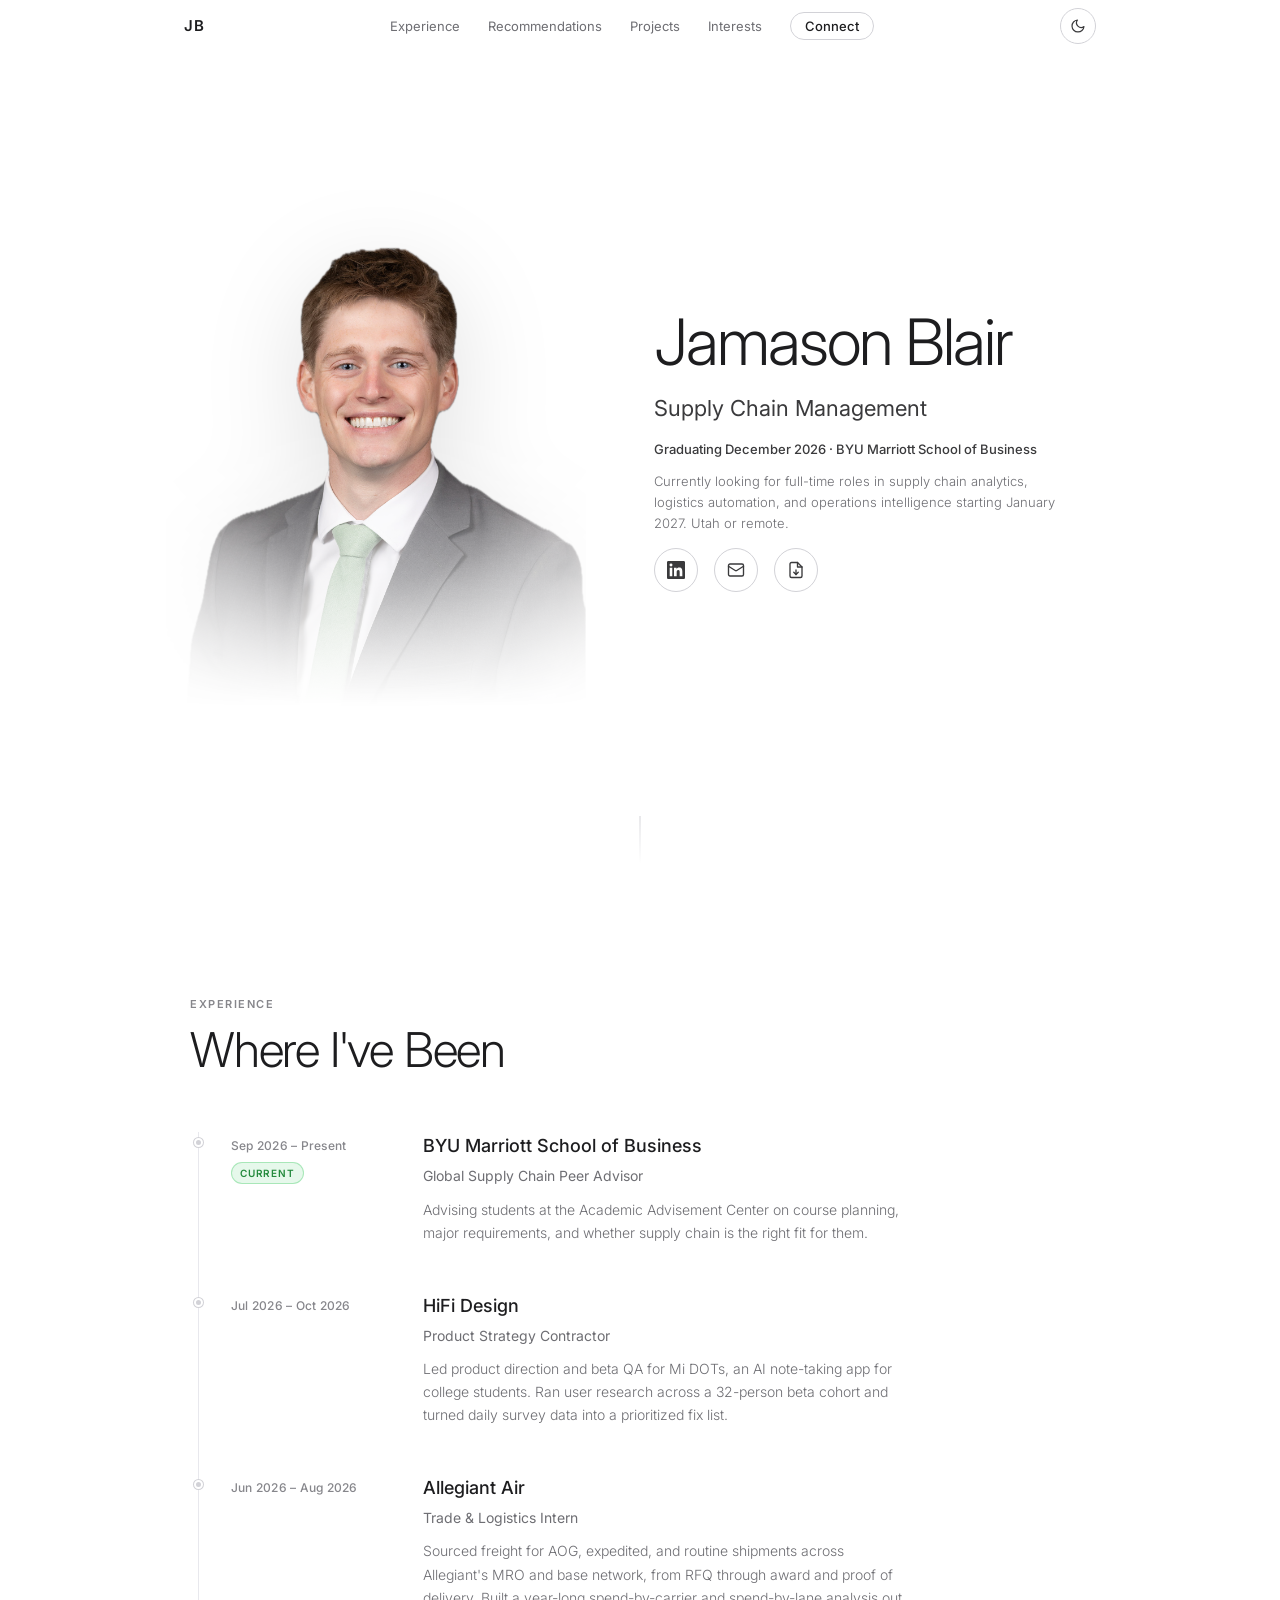
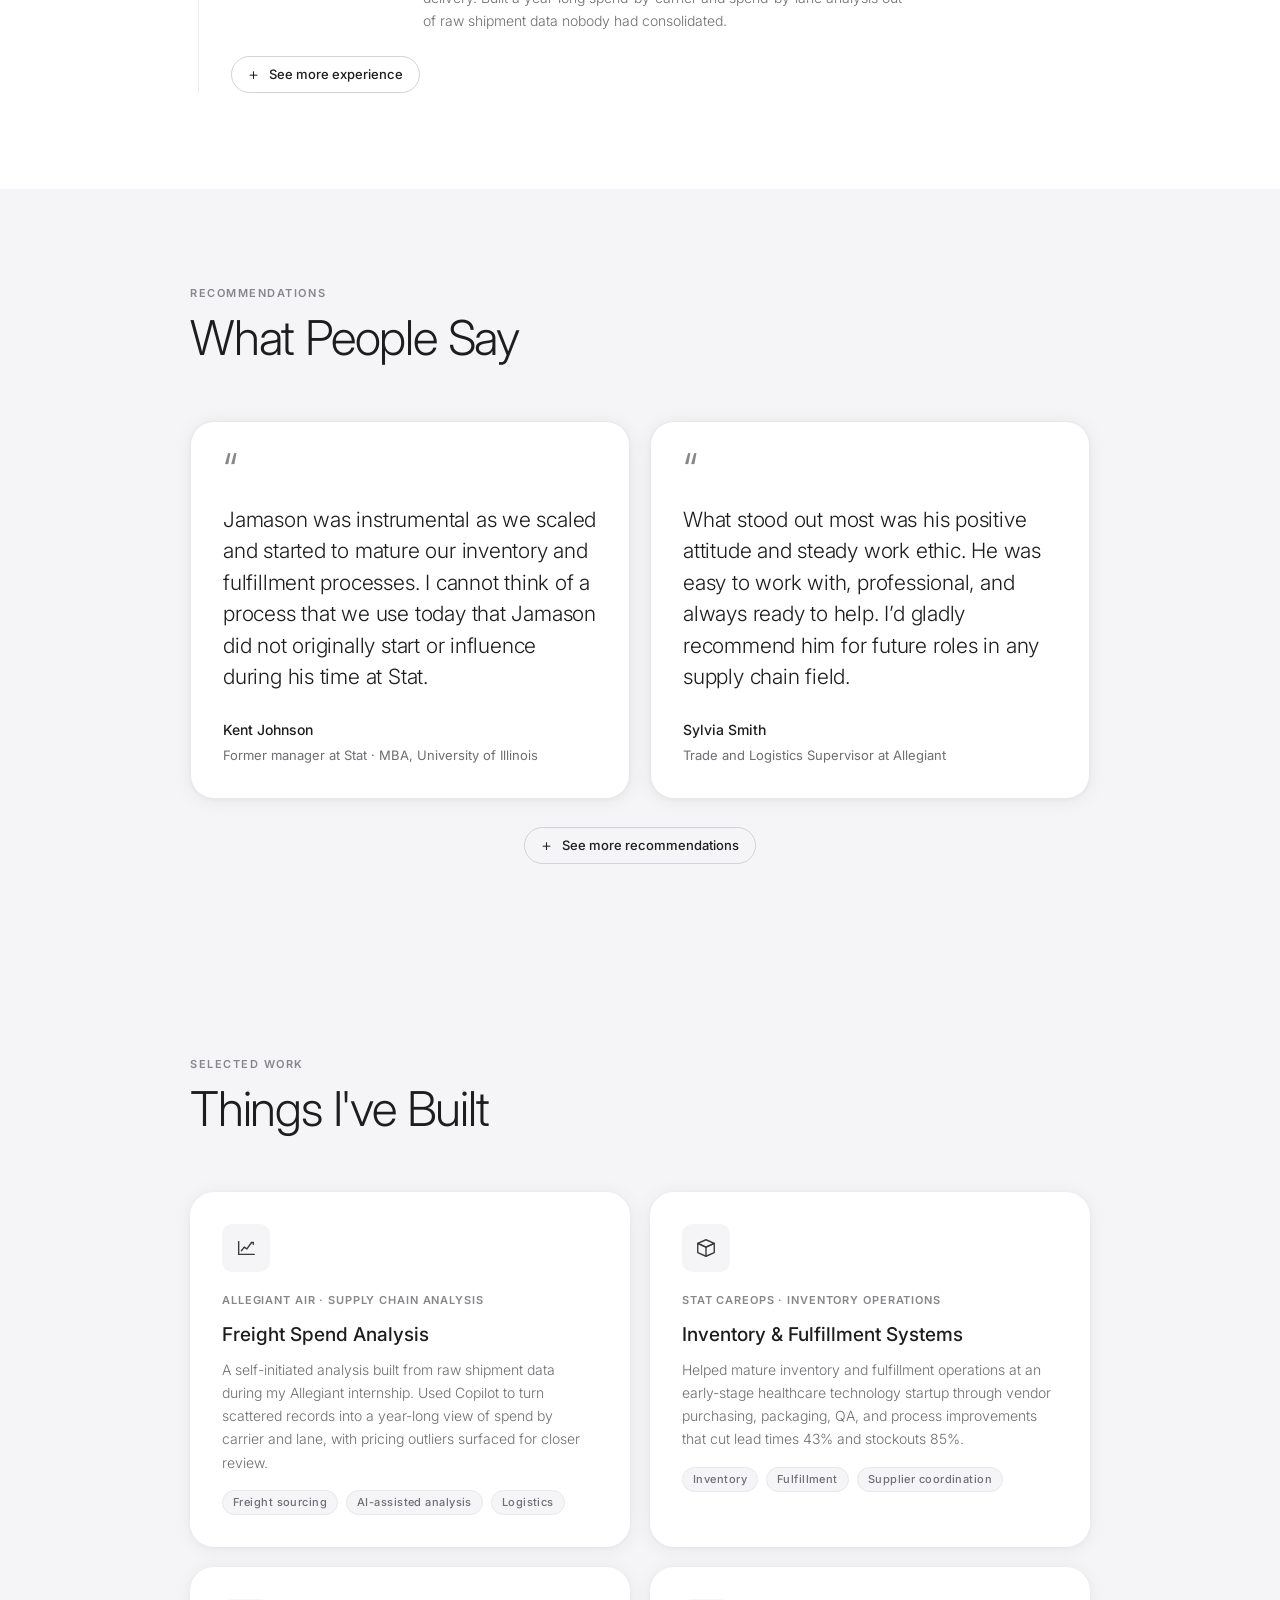
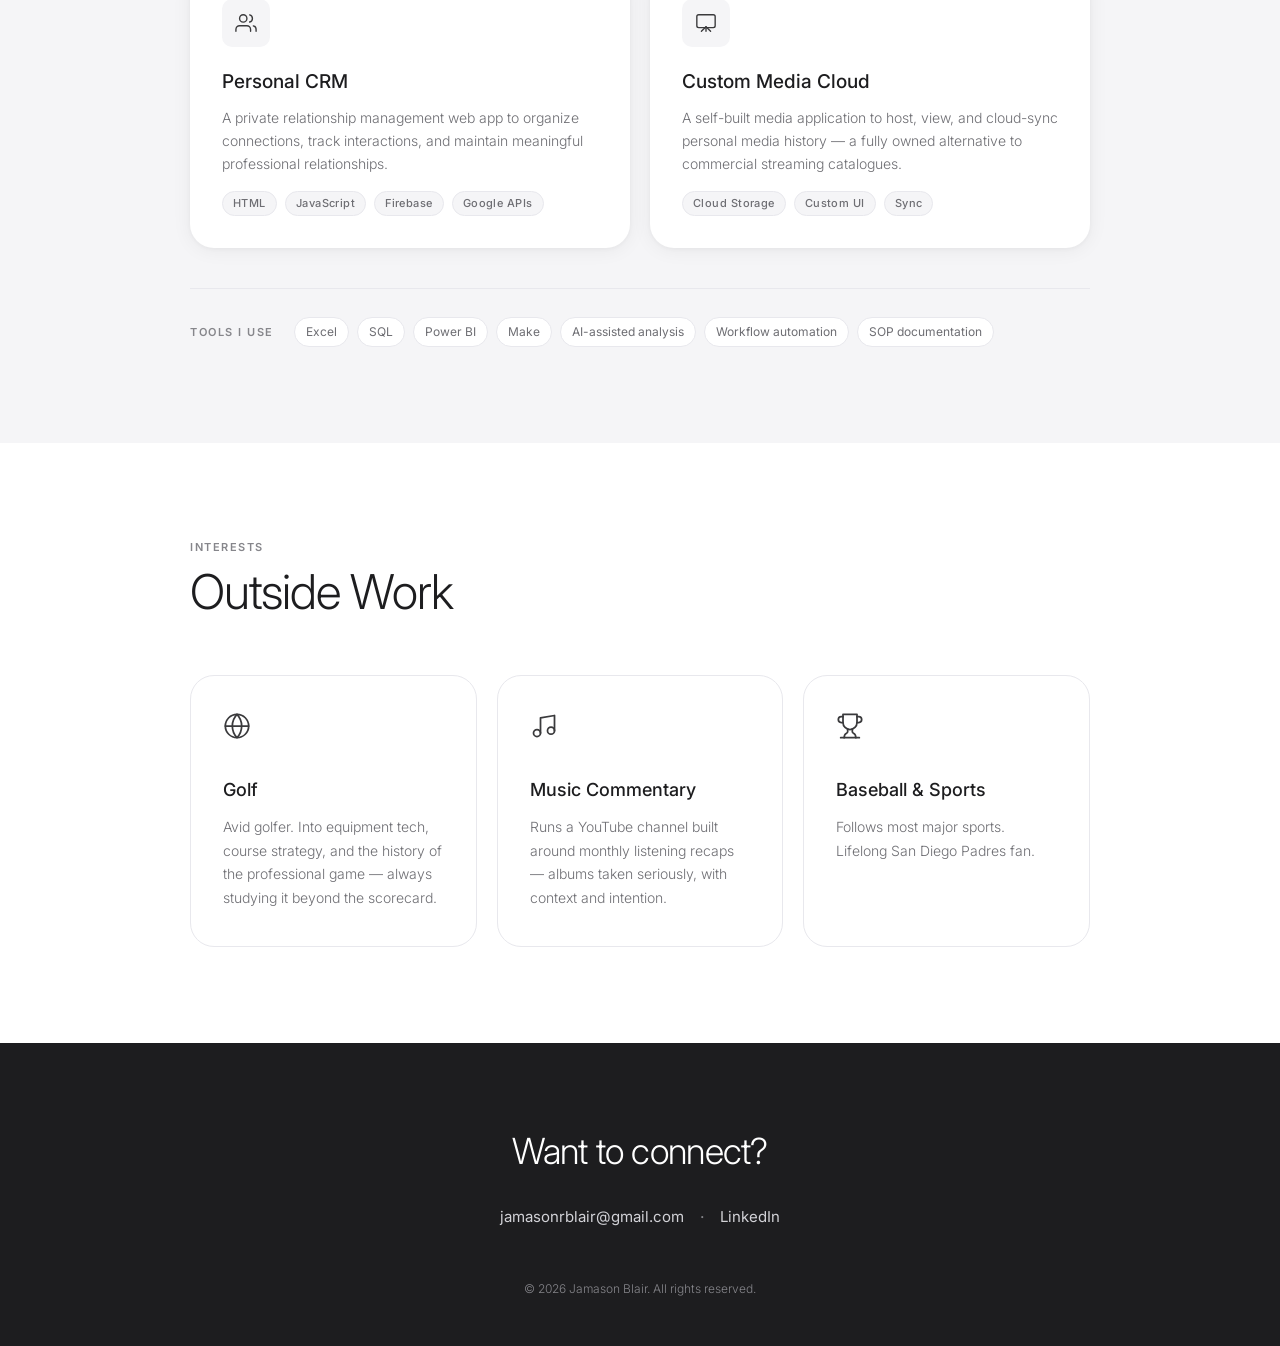
==== commit 6e207863: "Simplify portfolio hero section" ====
--- a/index.html
+++ b/index.html
@@ -3,7 +3,7 @@
 <head>
   <meta charset="UTF-8" />
   <meta name="viewport" content="width=device-width, initial-scale=1.0" />
-  <meta name="description" content="Jamason Blair — Global Supply Chain Management. Supply chain student who builds AI tools and cares too much about golf." />
+  <meta name="description" content="Jamason Blair — Supply Chain Management student graduating from the BYU Marriott School of Business in December 2026." />
   <title>Jamason Blair</title>
   <meta name="theme-color" id="themeColor" content="#ffffff" />
   <link rel="preconnect" href="https://fonts.googleapis.com" />
@@ -860,13 +860,10 @@
       <img src="assets/headshot.png" alt="Jamason Blair" />
     </div>
     <div class="hero-inner fade-up">
-      <p class="hero-eyebrow">Supply Chain · Operations · Technology</p>
       <h1 class="hero-name">Jamason Blair</h1>
-      <p class="hero-tagline">Global Supply Chain Management</p>
-      <p class="hero-sub">Supply chain student who builds AI tools and cares too much about golf.</p>
-      <p class="hero-meta">BYU Marriott · B.S. Global Supply Chain Management · Graduating December 2026</p>
+      <p class="hero-tagline">Supply Chain Management</p>
+      <p class="hero-meta">Graduating December 2026 · BYU Marriott School of Business</p>
       <p class="hero-availability">Currently looking for full-time roles in supply chain analytics, logistics automation, and operations intelligence starting January 2027. Utah or remote.</p>
-      <p class="hero-principle">I use AI to make operational work less annoying, not to replace the people doing it.</p>
       <div class="hero-actions">
         <a href="https://linkedin.com/in/jamason-blair" target="_blank" rel="noopener" class="icon-link" aria-label="LinkedIn">
           <svg xmlns="http://www.w3.org/2000/svg" viewBox="0 0 24 24" fill="currentColor"><path d="M20.447 20.452H16.89v-5.569c0-1.328-.027-3.037-1.852-3.037-1.853 0-2.136 1.445-2.136 2.939v5.667H9.351V9h3.414v1.561h.046c.477-.9 1.637-1.85 3.37-1.85 3.601 0 4.267 2.37 4.267 5.455v6.286zM5.337 7.433a1.983 1.983 0 01-1.98-1.981 1.982 1.982 0 111.981 1.981zm1.71 13.019H3.623V9h3.424v11.452zM22.225 0H1.771C.792 0 0 .774 0 1.729v20.542C0 23.227.792 24 1.771 24h20.451C23.2 24 24 23.227 24 22.271V1.729C24 .774 23.2 0 22.222 0h.003z"/></svg>
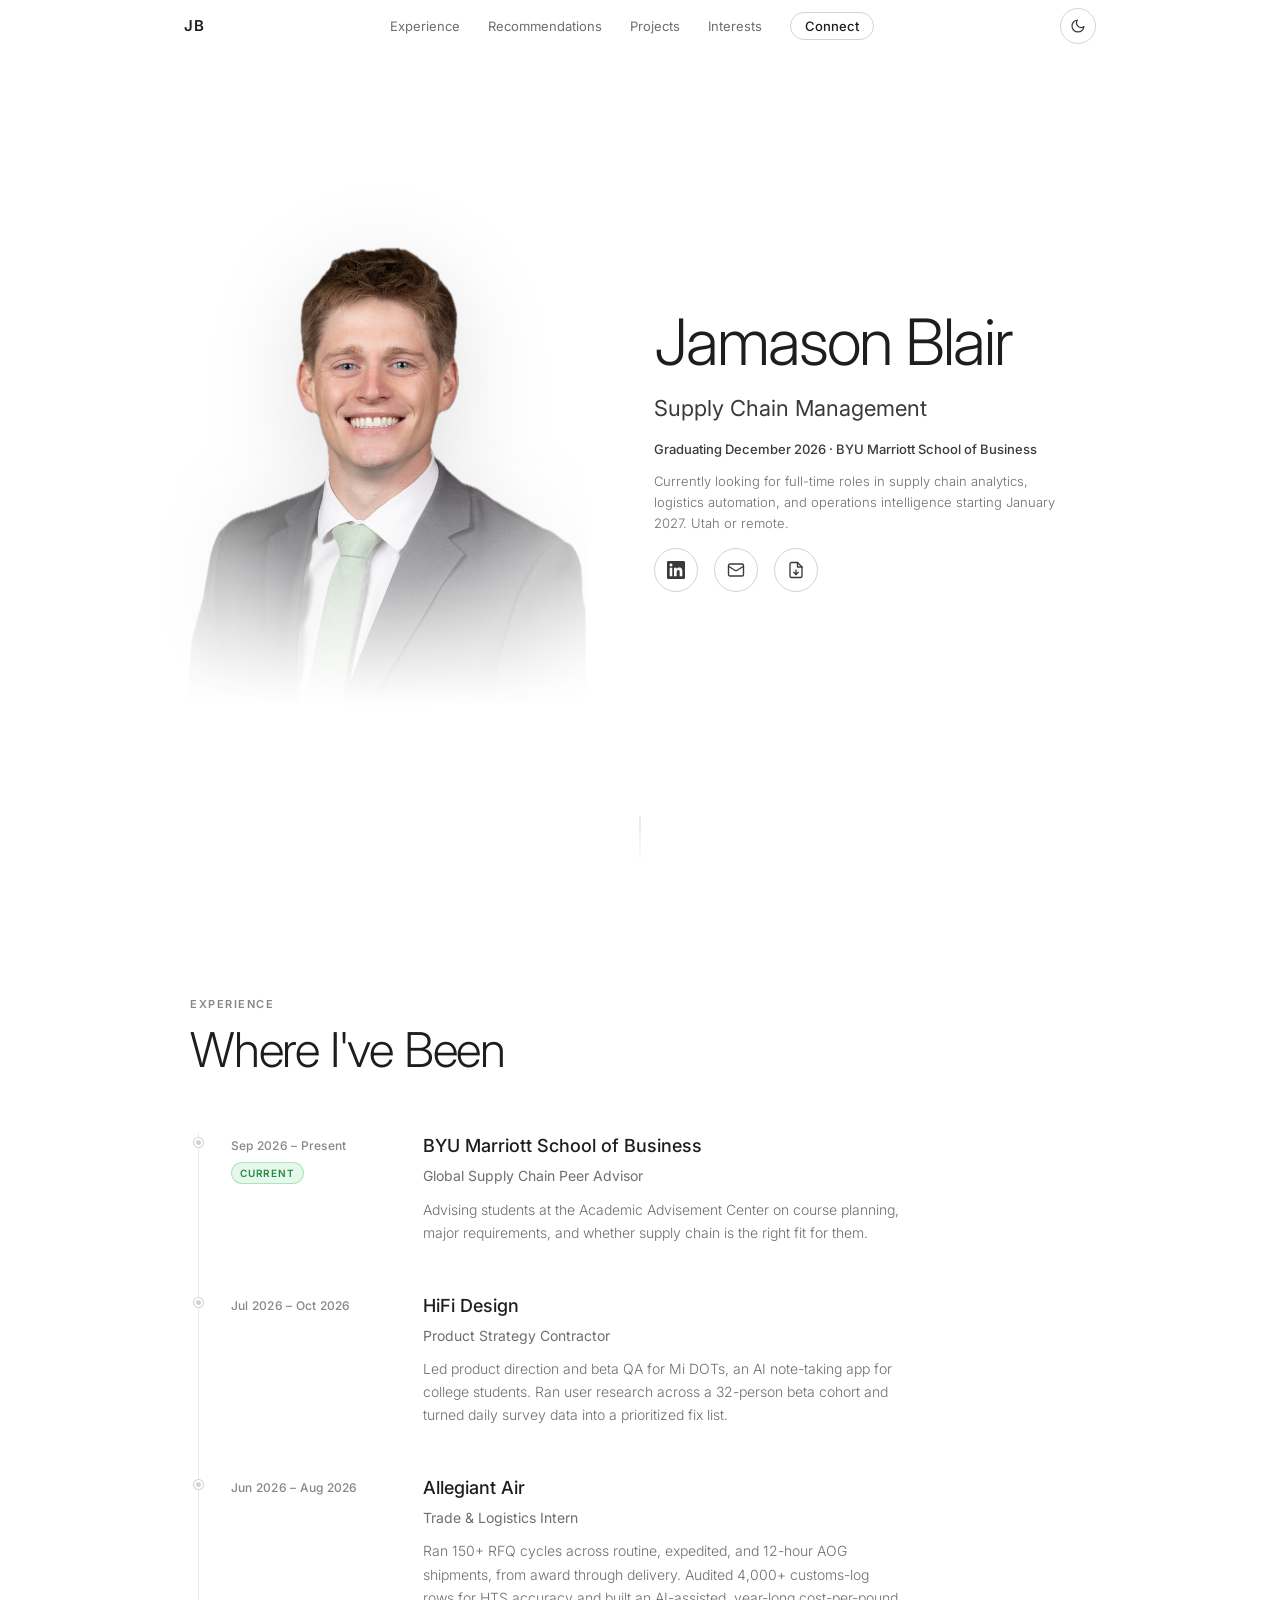
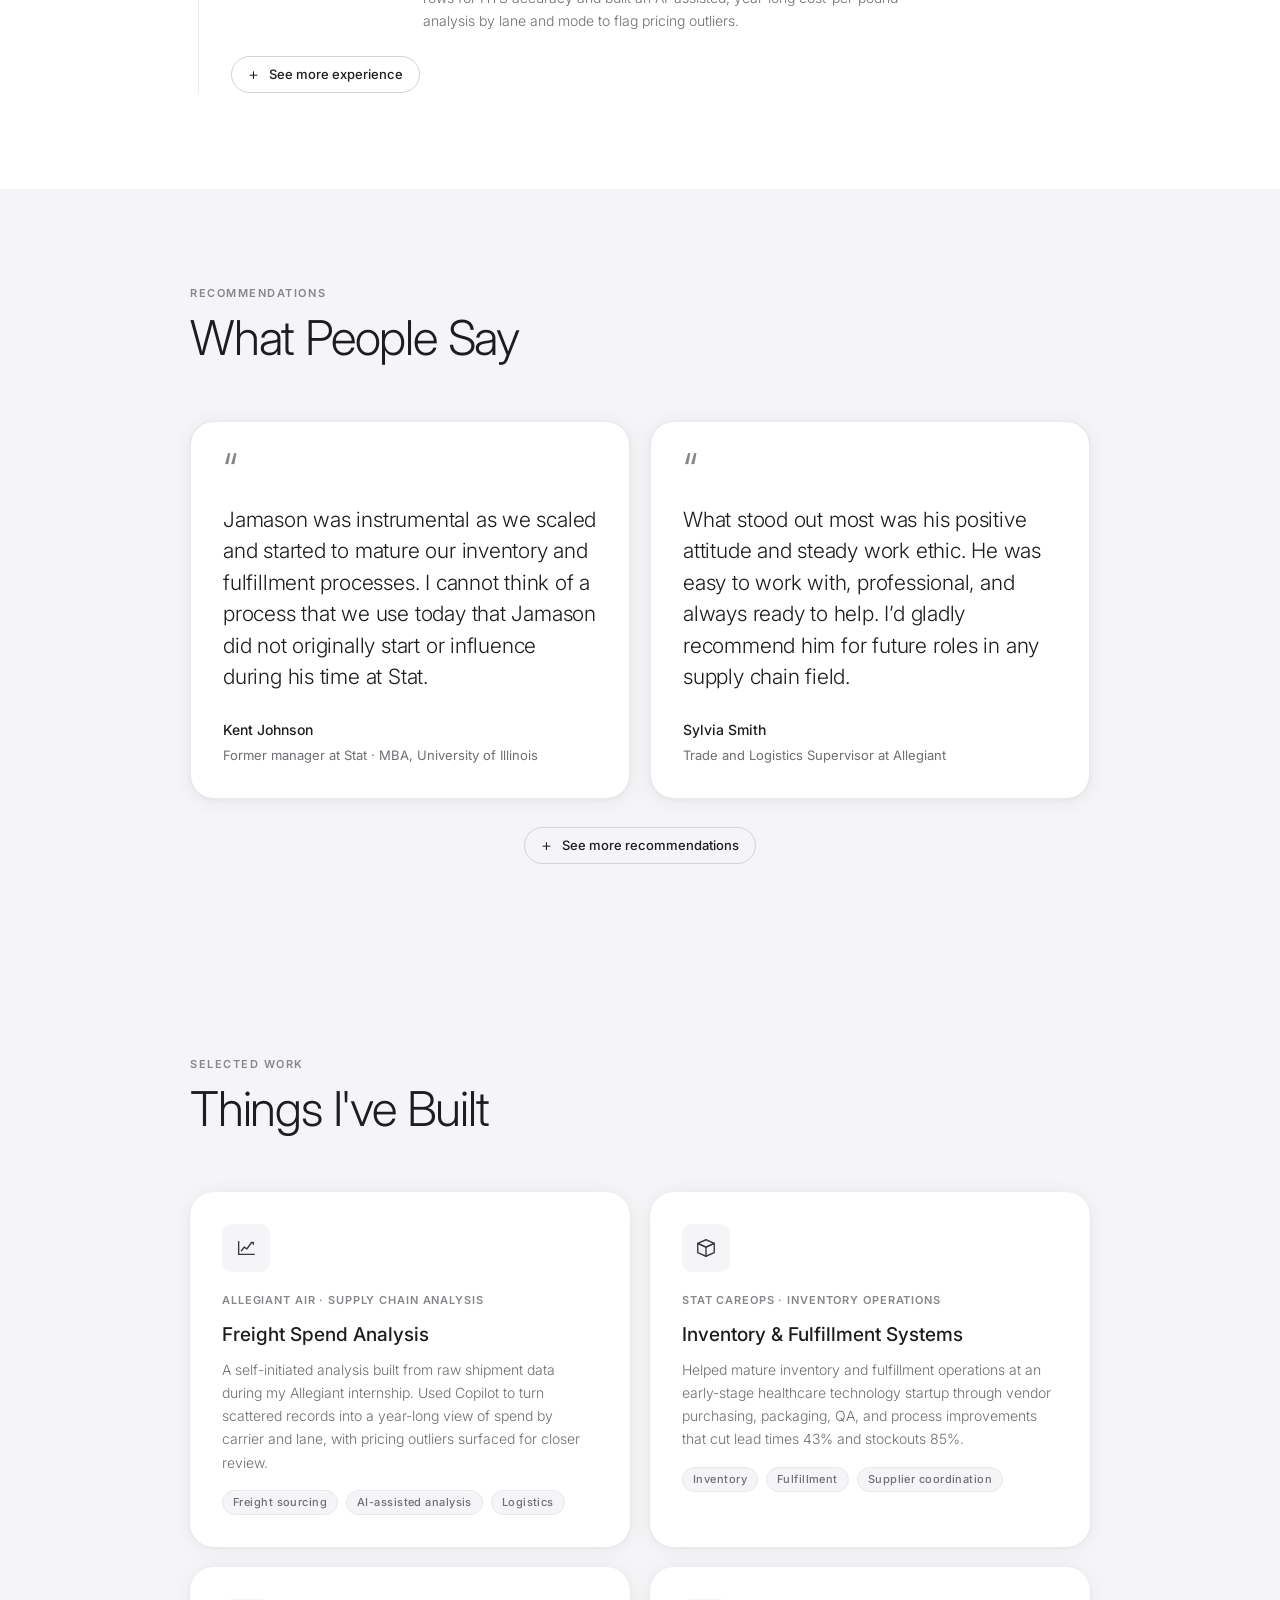
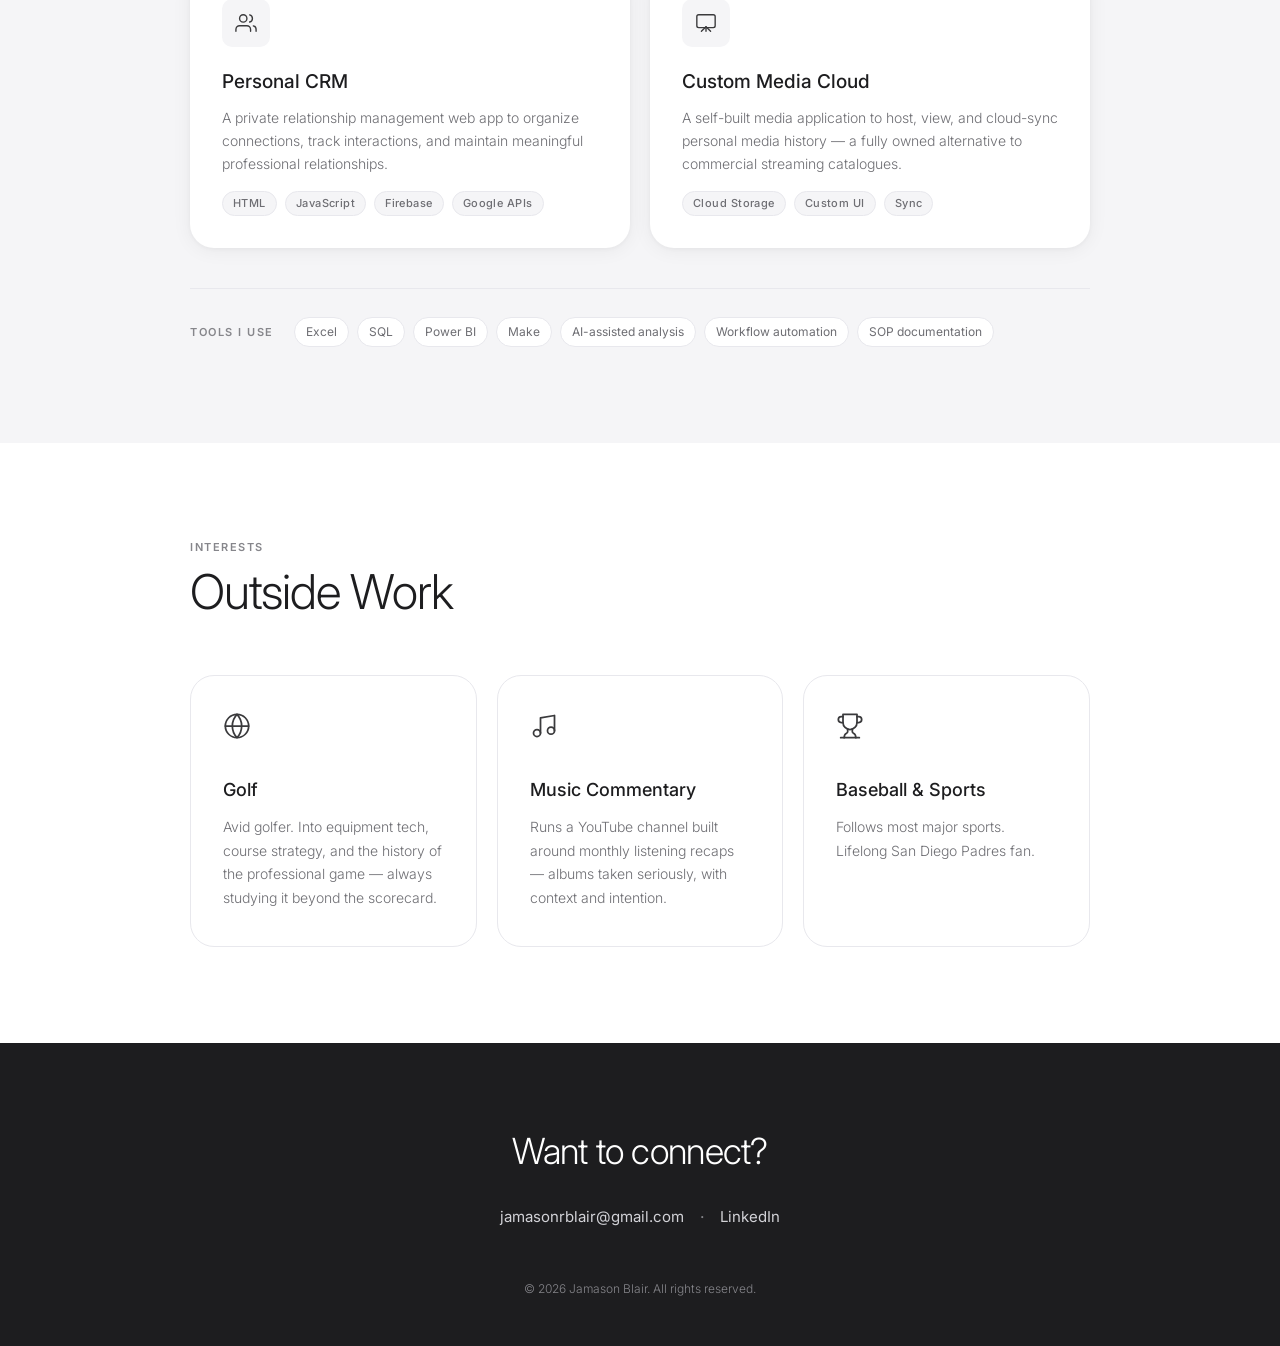
==== commit 4c083c1c: "Set portfolio light default and add experience metrics" ====
--- a/index.html
+++ b/index.html
@@ -5,6 +5,7 @@
   <meta name="viewport" content="width=device-width, initial-scale=1.0" />
   <meta name="description" content="Jamason Blair — Supply Chain Management student graduating from the BYU Marriott School of Business in December 2026." />
   <title>Jamason Blair</title>
+  <link rel="icon" href="assets/favicon.svg" type="image/svg+xml" />
   <meta name="theme-color" id="themeColor" content="#ffffff" />
   <link rel="preconnect" href="https://fonts.googleapis.com" />
   <link rel="preconnect" href="https://fonts.gstatic.com" crossorigin />
@@ -923,7 +924,7 @@
           <div class="timeline-content">
             <h3 class="timeline-company">Allegiant Air</h3>
             <p class="timeline-role">Trade &amp; Logistics Intern</p>
-            <p class="timeline-desc">Sourced freight for AOG, expedited, and routine shipments across Allegiant's MRO and base network, from RFQ through award and proof of delivery. Built a year-long spend-by-carrier and spend-by-lane analysis out of raw shipment data nobody had consolidated.</p>
+            <p class="timeline-desc">Ran 150+ RFQ cycles across routine, expedited, and 12-hour AOG shipments, from award through delivery. Audited 4,000+ customs-log rows for HTS accuracy and built an AI-assisted, year-long cost-per-pound analysis by lane and mode to flag pricing outliers.</p>
           </div>
         </div>
 
@@ -948,7 +949,7 @@
           <div class="timeline-content">
             <h3 class="timeline-company">Stat CareOps</h3>
             <p class="timeline-role">Inventory Quality Assurance Specialist</p>
-            <p class="timeline-desc">Cut lead times 43% and reduced stockouts 85% through inventory system overhauls and direct supplier coordination with Chinese and U.S. vendors.</p>
+            <p class="timeline-desc">Reduced lead times 43% (23 to 13 days), emergency shipments 80%, and stockouts 85% through inventory process changes, QA protocols, simpler packing, and direct coordination with Chinese and U.S. suppliers.</p>
           </div>
         </div>
 
@@ -959,7 +960,7 @@
           <div class="timeline-content">
             <h3 class="timeline-company">Vivint</h3>
             <p class="timeline-role">Direct to Home Sales Representative</p>
-            <p class="timeline-desc">Grew personal revenue from $112K to $290K in two years. Mentored a team that generated $500K+ combined.</p>
+            <p class="timeline-desc">Increased sales revenue 159% ($112K to $290K) over two years and improved lead-to-close efficiency 30% through KPI analysis. Mentored a team that generated $500K+ in combined revenue.</p>
           </div>
         </div>
 
@@ -1170,8 +1171,7 @@
     const themeToggle = document.getElementById('themeToggle');
     const themeColor = document.getElementById('themeColor');
     const savedTheme = localStorage.getItem('theme');
-    const prefersDark = window.matchMedia('(prefers-color-scheme: dark)').matches;
-    const initialTheme = savedTheme ?? (prefersDark ? 'dark' : 'light');
+    const initialTheme = savedTheme ?? 'light';
     html.setAttribute('data-theme', initialTheme);
     themeColor.content = initialTheme === 'dark' ? '#000000' : '#ffffff';
 
